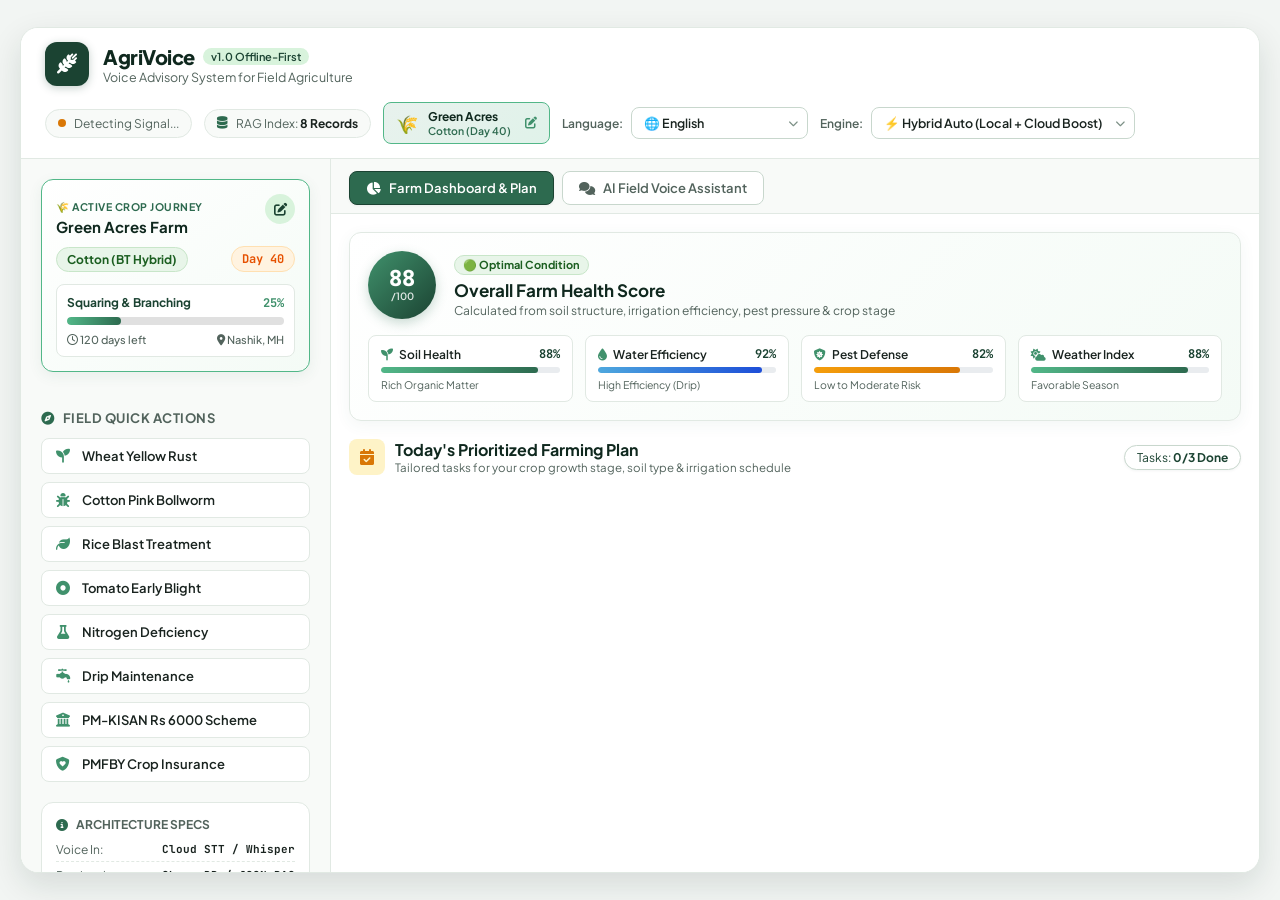
==== frontend/index.html @ a39f1d3d "Phase 2: Farm Dashboard & Today's Farming Plan with Health Score" ====
<!DOCTYPE html>
<html lang="en">
<head>
    <meta charset="UTF-8">
    <meta name="viewport" content="width=device-width, initial-scale=1.0">
    <title>AgriVoice - Farmer Field Voice Assistant</title>
    <link rel="stylesheet" href="style.css">
    <link rel="stylesheet" href="https://cdnjs.cloudflare.com/ajax/libs/font-awesome/6.5.1/css/all.min.css">
    <link rel="preconnect" href="https://fonts.googleapis.com">
    <link rel="preconnect" href="https://fonts.gstatic.com" crossorigin>
    <link href="https://fonts.googleapis.com/css2?family=Plus+Jakarta+Sans:wght@400;500;600;700;800&family=JetBrains+Mono:wght@400;500;600&family=Noto+Sans+Devanagari:wght@400;600;700&display=swap" rel="stylesheet">
</head>
<body>
    <div class="app-layout">
        <!-- Top Utility Bar -->
        <header class="top-nav">
            <div class="nav-brand">
                <div class="brand-badge">
                    <i class="fa-solid fa-wheat-awn"></i>
                </div>
                <div class="brand-title">
                    <div class="brand-row">
                        <h2>AgriVoice</h2>
                        <span class="version-tag" data-i18n="version_tag">v1.0 Offline-First</span>
                    </div>
                    <p class="brand-desc" data-i18n="brand_desc">Voice Advisory System for Field Agriculture</p>
                </div>
            </div>

            <!-- Field Diagnostics Pill Strip -->
            <div class="telemetry-bar">
                <div class="telemetry-pill" id="netStatusPill" title="Field Network Status">
                    <span class="pulse-dot checking"></span>
                    <span class="pill-label" id="netStatusLabel">Detecting Signal...</span>
                </div>

                <div class="telemetry-pill" id="ragStatusPill" title="Local Agricultural Knowledge Base">
                    <i class="fa-solid fa-database pill-icon"></i>
                    <span data-i18n="rag_index">RAG Index: <strong>8 Records</strong></span>
                </div>

                <!-- Farm Profile Quick Badge -->
                <button class="farm-profile-badge-btn" id="openProfileBtn" title="View & Edit My Farm Profile">
                    <div class="farm-badge-icon">🌾</div>
                    <div class="farm-badge-info">
                        <span class="farm-badge-name" id="navFarmName">Green Acres</span>
                        <span class="farm-badge-crop" id="navFarmCropStage">Cotton (Day 40)</span>
                    </div>
                    <i class="fa-solid fa-pen-to-square badge-edit-icon"></i>
                </button>

                <!-- Language Selector -->
                <div class="lang-selector-wrapper">
                    <label for="languageSelect" class="selector-label" data-i18n="lang_label">Language:</label>
                    <div class="custom-select-box">
                        <select id="languageSelect">
                            <option value="en" selected>🌐 English</option>
                            <option value="hi">🇮🇳 हिंदी (Hindi)</option>
                            <option value="mr">🚩 मराठी (Marathi)</option>
                            <option value="te">🌾 తెలుగు (Telugu)</option>
                            <option value="ta">🌿 தமிழ் (Tamil)</option>
                            <option value="kn">🌱 ಕನ್ನಡ (Kannada)</option>
                            <option value="pa">🚜 ਪੰਜਾਬੀ (Punjabi)</option>
                            <option value="gu">🌻 ગુજરાતી (Gujarati)</option>
                            <option value="bn">🌾 বাংলা (Bengali)</option>
                        </select>
                        <i class="fa-solid fa-chevron-down select-arrow"></i>
                    </div>
                </div>

                <!-- Engine Mode Selector -->
                <div class="mode-selector-wrapper">
                    <label for="smartModeSelect" class="selector-label" data-i18n="engine_label">Engine:</label>
                    <div class="custom-select-box">
                        <select id="smartModeSelect">
                            <option value="off" data-i18n="engine_off">🔒 Offline Default (Llama 3.2 3B)</option>
                            <option value="auto" selected data-i18n="engine_auto">⚡ Hybrid Auto (Local + Cloud Boost)</option>
                            <option value="on" data-i18n="engine_on">🌐 Cloud Priority (Gemini Flash)</option>
                        </select>
                        <i class="fa-solid fa-chevron-down select-arrow"></i>
                    </div>
                </div>
            </div>
        </header>


        <!-- Main Body Grid -->
        <div class="main-grid">
            <!-- Left Sidebar: Quick Agricultural Workflows & Farm Journey -->
            <aside class="sidebar">
                <!-- Farm Journey & Crop Stage Widget -->
                <div class="farm-journey-card" id="farmJourneyWidget">
                    <div class="journey-header">
                        <div class="journey-title-group">
                            <span class="journey-tag" data-i18n="journey_tag">🌾 Active Crop Journey</span>
                            <h4 id="sidebarFarmName">Green Acres Farm</h4>
                        </div>
                        <button class="edit-profile-icon-btn" id="sidebarEditProfileBtn" title="Edit Profile">
                            <i class="fa-solid fa-pen-to-square"></i>
                        </button>
                    </div>
                    
                    <div class="crop-meta-row">
                        <div class="crop-pill" id="sidebarCropPill">Cotton (BT Hybrid)</div>
                        <div class="days-badge" id="sidebarAgeBadge">Day 40</div>
                    </div>

                    <div class="stage-progress-box">
                        <div class="stage-labels">
                            <span class="stage-name" id="sidebarStageName">Squaring & Branching</span>
                            <span class="stage-pct" id="sidebarStagePct">25%</span>
                        </div>
                        <div class="progress-track">
                            <div class="progress-fill" id="sidebarProgressFill" style="width: 25%;"></div>
                        </div>
                        <div class="stage-footer">
                            <span id="sidebarDaysRemaining"><i class="fa-regular fa-clock"></i> 120 days left</span>
                            <span id="sidebarLocation"><i class="fa-solid fa-location-dot"></i> Nashik, MH</span>
                        </div>
                    </div>
                </div>

                <div class="sidebar-section">
                    <h3 class="section-title"><i class="fa-solid fa-compass"></i> <span data-i18n="quick_actions">Field Quick Actions</span></h3>
                    <div class="quick-chips">
                        <button class="chip-btn" data-chip="wheat_yellow_rust" data-query="How do I identify and treat Yellow Rust in wheat crops?">
                            <i class="fa-solid fa-seedling"></i>
                            <span data-i18n="chip_yellow_rust">Wheat Yellow Rust</span>
                        </button>
                        <button class="chip-btn" data-chip="cotton_pink_bollworm" data-query="How to control Pink Bollworm in cotton crops?">
                            <i class="fa-solid fa-bug"></i>
                            <span data-i18n="chip_pink_bollworm">Cotton Pink Bollworm</span>
                        </button>
                        <button class="chip-btn" data-chip="rice_blast" data-query="What are symptoms of Rice Blast disease and what is the spray dosage?">
                            <i class="fa-solid fa-leaf"></i>
                            <span data-i18n="chip_rice_blast">Rice Blast Treatment</span>
                        </button>
                        <button class="chip-btn" data-chip="tomato_early_blight" data-query="How do I treat Early Blight concentric spots on tomato plants?">
                            <i class="fa-solid fa-circle-dot"></i>
                            <span data-i18n="chip_early_blight">Tomato Early Blight</span>
                        </button>
                        <button class="chip-btn" data-chip="soil_nitrogen_deficiency" data-query="What are signs of Nitrogen deficiency in crops and how to fix with Urea?">
                            <i class="fa-solid fa-flask"></i>
                            <span data-i18n="chip_nitrogen">Nitrogen Deficiency</span>
                        </button>
                        <button class="chip-btn" data-chip="drip_irrigation_guidance" data-query="What are the benefits and maintenance steps for drip irrigation systems?">
                            <i class="fa-solid fa-faucet-drip"></i>
                            <span data-i18n="chip_drip">Drip Maintenance</span>
                        </button>
                        <button class="chip-btn" data-chip="pm_kisan_scheme" data-query="What is the PM-KISAN subsidy scheme and what documents are required?">
                            <i class="fa-solid fa-building-columns"></i>
                            <span data-i18n="chip_pmkisan">PM-KISAN Rs 6000 Scheme</span>
                        </button>
                        <button class="chip-btn" data-chip="pm_fby_crop_insurance" data-query="How does PMFBY Crop Insurance work and what is the claim deadline?">
                            <i class="fa-solid fa-shield-heart"></i>
                            <span data-i18n="chip_pmfby">PMFBY Crop Insurance</span>
                        </button>
                    </div>
                </div>

                <!-- Evaluator Architecture Info Card -->
                <div class="sidebar-card">
                    <div class="card-header-mini">
                        <i class="fa-solid fa-circle-info"></i>
                        <h4 data-i18n="arch_specs">Architecture Specs</h4>
                    </div>
                    <ul class="spec-list">
                        <li><span data-i18n="spec_voice_in">Voice In:</span> <strong>Cloud STT / Whisper</strong></li>
                        <li><span data-i18n="spec_retrieval">Retrieval:</span> <strong>ChromaDB / JSON RAG</strong></li>
                        <li><span data-i18n="spec_local_llm">Local LLM:</span> <strong>Llama 3.2 3B Q4_K_M</strong></li>
                        <li><span data-i18n="spec_cloud_llm">Cloud LLM:</span> <strong>Gemini 2.5 Flash</strong></li>
                        <li><span data-i18n="spec_voice_out">Voice Out:</span> <strong>Piper TTS / Web Speech</strong></li>
                    </ul>
                </div>
            </aside>


            <!-- Main View Container: Dashboard & AI Advisory -->
            <section class="conversation-panel">
                <!-- Tab Switcher -->
                <div class="panel-nav-tabs">
                    <button class="nav-tab-btn active" id="tabDashboardBtn" data-view="dashboardView">
                        <i class="fa-solid fa-chart-pie"></i> <span data-i18n="tab_dashboard">Farm Dashboard & Plan</span>
                    </button>
                    <button class="nav-tab-btn" id="tabChatBtn" data-view="chatView">
                        <i class="fa-solid fa-comments"></i> <span data-i18n="tab_advisory">AI Field Voice Assistant</span>
                    </button>
                </div>

                <!-- 1. Farm Dashboard View -->
                <div class="view-panel" id="dashboardView">
                    <!-- Health Score Hero Card -->
                    <div class="health-hero-card">
                        <div class="health-gauge-box">
                            <div class="health-circle-ring">
                                <span class="health-number" id="dashOverallScore">88</span>
                                <span class="health-unit">/100</span>
                            </div>
                            <div class="health-title-group">
                                <span class="health-badge-status" id="dashHealthStatus">🟢 Optimal Condition</span>
                                <h3 data-i18n="health_hero_title">Overall Farm Health Score</h3>
                                <p data-i18n="health_hero_sub">Calculated from soil structure, irrigation efficiency, pest pressure & crop stage</p>
                            </div>
                        </div>

                        <div class="health-breakdown-grid">
                            <div class="health-metric-card">
                                <div class="metric-top">
                                    <span><i class="fa-solid fa-seedling"></i> <span data-i18n="score_soil">Soil Health</span></span>
                                    <strong id="dashSoilScore">88%</strong>
                                </div>
                                <div class="metric-bar"><div class="metric-bar-fill bg-green" id="dashSoilFill" style="width: 88%;"></div></div>
                                <small id="dashSoilStatus">Rich Organic Matter</small>
                            </div>

                            <div class="health-metric-card">
                                <div class="metric-top">
                                    <span><i class="fa-solid fa-droplet"></i> <span data-i18n="score_water">Water Efficiency</span></span>
                                    <strong id="dashWaterScore">92%</strong>
                                </div>
                                <div class="metric-bar"><div class="metric-bar-fill bg-blue" id="dashWaterFill" style="width: 92%;"></div></div>
                                <small id="dashWaterStatus">High Efficiency (Drip)</small>
                            </div>

                            <div class="health-metric-card">
                                <div class="metric-top">
                                    <span><i class="fa-solid fa-shield-virus"></i> <span data-i18n="score_pest">Pest Defense</span></span>
                                    <strong id="dashPestScore">82%</strong>
                                </div>
                                <div class="metric-bar"><div class="metric-bar-fill bg-amber" id="dashPestFill" style="width: 82%;"></div></div>
                                <small id="dashPestStatus">Low to Moderate Risk</small>
                            </div>

                            <div class="health-metric-card">
                                <div class="metric-top">
                                    <span><i class="fa-solid fa-cloud-sun"></i> <span data-i18n="score_weather">Weather Index</span></span>
                                    <strong id="dashWeatherScore">88%</strong>
                                </div>
                                <div class="metric-bar"><div class="metric-bar-fill bg-green" id="dashWeatherFill" style="width: 88%;"></div></div>
                                <small id="dashWeatherStatus">Favorable Season</small>
                            </div>
                        </div>
                    </div>

                    <!-- Today's Farming Plan Section -->
                    <div class="daily-plan-section">
                        <div class="plan-header">
                            <div class="plan-title-box">
                                <div class="plan-header-icon"><i class="fa-solid fa-calendar-check"></i></div>
                                <div>
                                    <h3 data-i18n="plan_title">Today's Prioritized Farming Plan</h3>
                                    <p data-i18n="plan_sub">Tailored tasks for your crop growth stage, soil type & irrigation schedule</p>
                                </div>
                            </div>
                            <div class="plan-progress-pill">
                                <span id="tasksProgressText">Tasks: <strong>0/3 Done</strong></span>
                            </div>
                        </div>

                        <div class="tasks-list" id="todayTasksContainer">
                            <!-- Dynamic task cards inserted here -->
                        </div>
                    </div>
                </div>

                <!-- 2. Main Conversation & Audio Interface (Tab 2) -->
                <div class="view-panel hidden" id="chatView">
                    <!-- Dialogue History Stream -->
                    <div class="dialogue-stream" id="messagesContainer">
                        <!-- Default Field Advisory Welcome Banner -->
                        <div class="dialogue-card assistant-entry welcome-banner">
                            <div class="entry-header">
                                <div class="agent-avatar">
                                    <i class="fa-solid fa-tractor"></i>
                                </div>
                                <div class="agent-meta">
                                    <h3 data-i18n="welcome_title">Farmer Field Assistant Ready</h3>
                                    <span class="meta-status" data-i18n="welcome_status">100% Offline Capable • Local RAG Active</span>
                                </div>
                            </div>
                            <div class="entry-body">
                                <p data-i18n="welcome_desc">Press the <strong>Microphone button</strong> below or select a quick topic from the left panel to ask about crop diseases, pest outbreaks, fertilizer dosages, or government welfare schemes.</p>
                                <div class="feature-pills">
                                    <span class="feature-tag" data-i18n="tag_voice_in"><i class="fa-solid fa-microphone-lines"></i> Voice Command</span>
                                    <span class="feature-tag" data-i18n="tag_reasoning"><i class="fa-solid fa-brain"></i> Multi-Dialect AI</span>
                                    <span class="feature-tag" data-i18n="tag_voice_out"><i class="fa-solid fa-volume-high"></i> Spoken Audio Out</span>
                                </div>
                            </div>
                        </div>
                    </div>

                    <!-- Processing / Loading Indicator -->
                    <div class="stream-loader hidden" id="processingBar">
                        <div class="wave-spinner">
                            <span></span><span></span><span></span><span></span>
                        </div>
                        <span id="processingText" class="loader-text" data-i18n="processing_text">Analyzing query with Agricultural RAG...</span>
                    </div>

                    <!-- Bottom Input Console -->
                    <div class="input-console">
                        <div class="voice-hero-bar">
                            <button class="voice-trigger-btn" id="micButton" title="Click to Record Farmer Question">
                                <div class="mic-ripple"></div>
                                <i class="fa-solid fa-microphone mic-icon"></i>
                            </button>
                            <div class="voice-state-text">
                                <h4 id="micStatusTitle" data-i18n="mic_title">Press Microphone to Speak</h4>
                                <p id="micStatusSubtitle" data-i18n="mic_sub">Works with Cloud Voice API & Offline Engine</p>
                            </div>
                        </div>

                        <!-- Manual Text Submission Bar -->
                        <form class="text-query-bar" id="chatForm">
                            <div class="input-wrapper">
                                <i class="fa-solid fa-keyboard input-icon"></i>
                                <input type="text" id="textQueryInput" data-i18n-placeholder="input_placeholder" placeholder="Type crop question or pest symptom..." autocomplete="off">
                            </div>
                            <button type="submit" class="submit-btn" id="sendButton" title="Send Question">
                                <span data-i18n="send_btn">Ask Assistant</span>
                                <i class="fa-solid fa-arrow-right"></i>
                            </button>
                        </form>
                    </div>
                </div>
            </section>

        </div>
    </div>

    <!-- Hidden audio element for speech playback -->
    <audio id="audioPlayer" class="hidden"></audio>

    <!-- Phase 1: My Farm Profile Modal -->
    <div class="modal-backdrop hidden" id="farmProfileModal">
        <div class="modal-card">
            <div class="modal-header">
                <div class="modal-title-group">
                    <div class="modal-header-icon"><i class="fa-solid fa-tractor"></i></div>
                    <div>
                        <h3 data-i18n="modal_profile_title">My Farm Profile</h3>
                        <p data-i18n="modal_profile_sub">Personalizes all AI advice, growth stages & pest alerts</p>
                    </div>
                </div>
                <button class="close-modal-btn" id="closeProfileModalBtn"><i class="fa-solid fa-xmark"></i></button>
            </div>

            <form id="farmProfileForm" class="modal-form">
                <div class="form-row">
                    <div class="form-group">
                        <label for="inputFarmName" data-i18n="lbl_farm_name">Farm / Field Name</label>
                        <input type="text" id="inputFarmName" required placeholder="e.g. Green Acres Farm">
                    </div>
                    <div class="form-group">
                        <label for="inputFarmerName" data-i18n="lbl_farmer_name">Farmer Name</label>
                        <input type="text" id="inputFarmerName" required placeholder="e.g. Ramesh Patil">
                    </div>
                </div>

                <div class="form-row">
                    <div class="form-group">
                        <label for="inputLocation" data-i18n="lbl_location">Location (District, State)</label>
                        <input type="text" id="inputLocation" required placeholder="e.g. Nashik, Maharashtra">
                    </div>
                    <div class="form-group">
                        <label for="inputFarmSize" data-i18n="lbl_farm_size">Farm Size (Acres)</label>
                        <input type="number" id="inputFarmSize" step="0.1" min="0.1" required placeholder="e.g. 3.0">
                    </div>
                </div>

                <div class="form-row">
                    <div class="form-group">
                        <label for="inputSoilType" data-i18n="lbl_soil_type">Soil Type</label>
                        <select id="inputSoilType">
                            <option value="Black Soil / Regur">Black Soil / Regur (काली मिट्टी)</option>
                            <option value="Red Soil">Red Soil (लाल मिट्टी)</option>
                            <option value="Alluvial Soil">Alluvial Soil (जलोढ़ मिट्टी)</option>
                            <option value="Clay Soil">Clay Soil (चिकनी मिट्टी)</option>
                            <option value="Sandy Loam">Sandy Loam (बलुई दोमट)</option>
                        </select>
                    </div>
                    <div class="form-group">
                        <label for="inputIrrigation" data-i18n="lbl_irrigation">Irrigation Method</label>
                        <select id="inputIrrigation">
                            <option value="Drip Irrigation">Drip Irrigation (ड्रिप / टपक)</option>
                            <option value="Sprinkler">Sprinkler (फव्वारा)</option>
                            <option value="Flood / Furrow">Flood / Furrow (खुला पानी)</option>
                            <option value="Rainfed / Dryland">Rainfed / Dryland (वर्षा आधारित)</option>
                        </select>
                    </div>
                </div>

                <div class="form-row">
                    <div class="form-group">
                        <label for="inputCrop" data-i18n="lbl_crop">Current Crop</label>
                        <select id="inputCrop">
                            <option value="Cotton">Cotton (कपास)</option>
                            <option value="Wheat">Wheat (गेहूं)</option>
                            <option value="Rice / Paddy">Rice / Paddy (धान / चावल)</option>
                            <option value="Tomato">Tomato (टमाटर)</option>
                            <option value="Sugarcane">Sugarcane (गन्ना)</option>
                            <option value="Soybean">Soybean (सोयाबीन)</option>
                            <option value="Maize">Maize (मक्का)</option>
                            <option value="Onion">Onion (प्याज)</option>
                            <option value="General / Other Crop">General / Other Crop (अन्य)</option>
                        </select>
                    </div>
                    <div class="form-group">
                        <label for="inputVariety" data-i18n="lbl_variety">Variety / Seed Brand</label>
                        <input type="text" id="inputVariety" placeholder="e.g. BT Cotton / RCH-659">
                    </div>
                </div>

                <div class="form-row">
                    <div class="form-group">
                        <label for="inputSowingDate" data-i18n="lbl_sowing_date">Sowing / Planting Date</label>
                        <input type="date" id="inputSowingDate" required>
                    </div>
                    <div class="form-group">
                        <label for="inputExpectedHarvest" data-i18n="lbl_harvest_date">Expected Harvest Date (Optional)</label>
                        <input type="date" id="inputExpectedHarvest">
                    </div>
                </div>

                <div class="modal-actions">
                    <button type="button" class="btn-cancel" id="cancelProfileBtn" data-i18n="btn_cancel">Cancel</button>
                    <button type="submit" class="btn-save" id="saveProfileBtn"><i class="fa-solid fa-check"></i> <span data-i18n="btn_save_profile">Save Farm Profile</span></button>
                </div>
            </form>
        </div>
    </div>

    <script src="app.js"></script>
</body>
</html>
---- frontend/style.css ----
:root {
    --bg-page: #f2f5f3;
    --bg-surface: #ffffff;
    --bg-surface-alt: #f8faf8;
    --bg-sidebar: #ffffff;
    
    --primary-900: #0f281e;
    --primary-800: #1b4332;
    --primary-700: #2d6a4f;
    --primary-600: #40916c;
    --primary-500: #52b788;
    --primary-100: #d8f3dc;
    --primary-50:  #eefbf2;

    --earth-accent: #d97706;
    --earth-light:  #fef3c7;

    --text-main: #19231f;
    --text-muted: #52635c;
    --text-light: #7c9086;

    --border-light: #e1e9e3;
    --border-medium: #c8d7cd;

    --badge-local-bg: #eafaf1;
    --badge-local-border: #a9dfbf;
    --badge-local-text: #196f3d;

    --badge-cloud-bg: #ebf5fb;
    --badge-cloud-border: #aed6f1;
    --badge-cloud-text: #1b4f72;

    --status-online: #2e7d32;
    --status-offline: #c62828;

    --font-sans: 'Plus Jakarta Sans', -apple-system, BlinkMacSystemFont, 'Segoe UI', Roboto, sans-serif;
    --font-mono: 'JetBrains Mono', monospace;

    --shadow-sm: 0 1px 3px rgba(15, 40, 30, 0.05);
    --shadow-md: 0 4px 12px rgba(15, 40, 30, 0.08);
    --shadow-lg: 0 12px 32px rgba(15, 40, 30, 0.12);
    --radius-sm: 8px;
    --radius-md: 12px;
    --radius-lg: 18px;
}

* {
    box-sizing: border-box;
    margin: 0;
    padding: 0;
    font-family: var(--font-sans);
}

body {
    background-color: var(--bg-page);
    color: var(--text-main);
    display: flex;
    justify-content: center;
    align-items: center;
    min-height: 100vh;
    padding: 16px;
    -webkit-font-smoothing: antialiased;
}

.app-layout {
    width: 100%;
    max-width: 1240px;
    height: 94vh;
    background: var(--bg-surface);
    border: 1px solid var(--border-light);
    border-radius: var(--radius-lg);
    box-shadow: var(--shadow-lg);
    display: flex;
    flex-direction: column;
    overflow: hidden;
}

/* ==========================================================================
   Top Utility Bar
   ========================================================================== */
.top-nav {
    background: var(--bg-surface);
    border-bottom: 1px solid var(--border-light);
    padding: 14px 24px;
    display: flex;
    justify-content: space-between;
    align-items: center;
    gap: 16px;
    flex-wrap: wrap;
}

.nav-brand {
    display: flex;
    align-items: center;
    gap: 14px;
}

.brand-badge {
    width: 44px;
    height: 44px;
    background: var(--primary-800);
    color: #ffffff;
    border-radius: var(--radius-md);
    display: flex;
    align-items: center;
    justify-content: center;
    font-size: 20px;
    box-shadow: 0 2px 8px rgba(27, 67, 50, 0.25);
}

.brand-title .brand-row {
    display: flex;
    align-items: center;
    gap: 8px;
}

.brand-title h2 {
    font-size: 20px;
    font-weight: 800;
    color: var(--primary-900);
    letter-spacing: -0.5px;
}

.version-tag {
    font-size: 11px;
    font-weight: 600;
    background: var(--primary-100);
    color: var(--primary-800);
    padding: 2px 8px;
    border-radius: 12px;
}

.brand-desc {
    font-size: 12.5px;
    color: var(--text-muted);
}

.telemetry-bar {
    display: flex;
    align-items: center;
    gap: 12px;
    flex-wrap: wrap;
}

.telemetry-pill {
    background: var(--bg-surface-alt);
    border: 1px solid var(--border-light);
    padding: 6px 12px;
    border-radius: 20px;
    font-size: 12px;
    color: var(--text-muted);
    display: flex;
    align-items: center;
    gap: 8px;
}

.telemetry-pill strong {
    color: var(--text-main);
}

.pill-icon {
    color: var(--primary-700);
}

.pulse-dot {
    width: 8px;
    height: 8px;
    border-radius: 50%;
    display: inline-block;
}
.pulse-dot.online {
    background-color: var(--status-online);
    box-shadow: 0 0 0 3px rgba(46, 125, 50, 0.2);
}
.pulse-dot.offline {
    background-color: var(--status-offline);
    box-shadow: 0 0 0 3px rgba(198, 40, 40, 0.2);
}
.pulse-dot.checking {
    background-color: var(--earth-accent);
}

.mode-selector-wrapper,
.lang-selector-wrapper {
    display: flex;
    align-items: center;
    gap: 8px;
}


.selector-label {
    font-size: 12px;
    font-weight: 600;
    color: var(--text-muted);
}

.custom-select-box {
    position: relative;
    display: inline-block;
}

.custom-select-box select {
    appearance: none;
    background: var(--bg-surface);
    border: 1px solid var(--border-medium);
    color: var(--text-main);
    font-size: 12.5px;
    font-weight: 600;
    padding: 7px 32px 7px 12px;
    border-radius: var(--radius-sm);
    cursor: pointer;
    outline: none;
    transition: all 0.2s;
}

.custom-select-box select:focus {
    border-color: var(--primary-700);
    box-shadow: 0 0 0 3px rgba(45, 106, 79, 0.15);
}

.select-arrow {
    position: absolute;
    right: 10px;
    top: 50%;
    transform: translateY(-50%);
    font-size: 10px;
    color: var(--text-light);
    pointer-events: none;
}

/* ==========================================================================
   Main Grid Layout
   ========================================================================== */
.main-grid {
    flex: 1;
    display: grid;
    grid-template-columns: 310px 1fr;
    overflow: hidden;
}

/* Left Sidebar */
.sidebar {
    background: var(--bg-surface-alt);
    border-right: 1px solid var(--border-light);
    padding: 20px;
    display: flex;
    flex-direction: column;
    gap: 20px;
    overflow-y: auto;
}

.section-title {
    font-size: 13px;
    font-weight: 700;
    text-transform: uppercase;
    letter-spacing: 0.5px;
    color: var(--text-muted);
    margin-bottom: 12px;
    display: flex;
    align-items: center;
    gap: 8px;
}

.section-title i {
    color: var(--primary-700);
}

.quick-chips {
    display: flex;
    flex-direction: column;
    gap: 8px;
}

.chip-btn {
    background: var(--bg-surface);
    border: 1px solid var(--border-light);
    border-radius: var(--radius-sm);
    padding: 9px 12px;
    display: flex;
    align-items: center;
    gap: 10px;
    font-size: 13px;
    font-weight: 600;
    color: var(--text-main);
    cursor: pointer;
    text-align: left;
    transition: all 0.15s ease;
}

.chip-btn i {
    color: var(--primary-600);
    font-size: 14px;
    width: 18px;
    text-align: center;
}

.chip-btn:hover {
    background: var(--primary-50);
    border-color: var(--primary-500);
    transform: translateX(3px);
}

.sidebar-card {
    background: #ffffff;
    border: 1px solid var(--border-light);
    border-radius: var(--radius-md);
    padding: 14px;
    margin-top: auto;
}

.card-header-mini {
    display: flex;
    align-items: center;
    gap: 8px;
    margin-bottom: 10px;
}

.card-header-mini h4 {
    font-size: 12px;
    font-weight: 700;
    text-transform: uppercase;
    color: var(--text-muted);
}

.card-header-mini i {
    color: var(--primary-700);
    font-size: 12px;
}

.spec-list {
    list-style: none;
    display: flex;
    flex-direction: column;
    gap: 6px;
    font-size: 12px;
    color: var(--text-muted);
}

.spec-list li {
    display: flex;
    justify-content: space-between;
    border-bottom: 1px dashed var(--border-light);
    padding-bottom: 4px;
}

.spec-list strong {
    color: var(--text-main);
    font-family: var(--font-mono);
    font-size: 11px;
}

/* Conversation Panel */
.conversation-panel {
    display: flex;
    flex-direction: column;
    background: #ffffff;
    overflow: hidden;
}

.dialogue-stream {
    flex: 1;
    overflow-y: auto;
    padding: 24px;
    display: flex;
    flex-direction: column;
    gap: 20px;
    background: #fbfdfb;
}

/* Dialogue Cards */
.dialogue-card {
    max-width: 90%;
    padding: 18px 22px;
    border-radius: var(--radius-md);
    line-height: 1.6;
    font-size: 14.5px;
    position: relative;
}

.dialogue-card.user-entry {
    align-self: flex-end;
    background: var(--primary-800);
    color: #ffffff;
    border-bottom-right-radius: 4px;
    box-shadow: var(--shadow-sm);
}

.dialogue-card.user-entry strong {
    color: var(--primary-100);
    font-size: 12px;
    text-transform: uppercase;
    display: block;
    margin-bottom: 4px;
    letter-spacing: 0.5px;
}

.dialogue-card.assistant-entry {
    align-self: flex-start;
    background: #ffffff;
    border: 1px solid var(--border-light);
    border-bottom-left-radius: 4px;
    box-shadow: var(--shadow-sm);
    width: 100%;
}

.welcome-banner {
    background: var(--primary-50) !important;
    border: 1px solid var(--primary-100) !important;
}

.entry-header {
    display: flex;
    align-items: center;
    gap: 12px;
    margin-bottom: 12px;
}

.agent-avatar {
    width: 40px;
    height: 40px;
    background: var(--primary-700);
    color: #ffffff;
    border-radius: var(--radius-sm);
    display: flex;
    align-items: center;
    justify-content: center;
    font-size: 18px;
}

.agent-meta h3 {
    font-size: 16px;
    font-weight: 700;
    color: var(--primary-900);
}

.agent-meta .meta-status {
    font-size: 12px;
    color: var(--text-muted);
}

.entry-body p {
    color: var(--text-main);
    margin-bottom: 12px;
}

.feature-pills {
    display: flex;
    gap: 8px;
    flex-wrap: wrap;
}

.feature-tag {
    background: #ffffff;
    border: 1px solid var(--border-medium);
    padding: 4px 10px;
    border-radius: 20px;
    font-size: 12px;
    font-weight: 600;
    color: var(--primary-800);
    display: flex;
    align-items: center;
    gap: 6px;
}

/* Brain Source Badge */
.brain-header-bar {
    display: flex;
    justify-content: space-between;
    align-items: center;
    margin-bottom: 14px;
    padding-bottom: 10px;
    border-bottom: 1px solid var(--border-light);
    flex-wrap: wrap;
    gap: 8px;
}

.brain-badge {
    display: inline-flex;
    align-items: center;
    gap: 8px;
    padding: 5px 12px;
    border-radius: 20px;
    font-size: 12px;
    font-weight: 700;
    letter-spacing: 0.3px;
}

.brain-badge.local {
    background: var(--badge-local-bg);
    border: 1px solid var(--badge-local-border);
    color: var(--badge-local-text);
}

.brain-badge.cloud {
    background: var(--badge-cloud-bg);
    border: 1px solid var(--badge-cloud-border);
    color: var(--badge-cloud-text);
}

.play-voice-btn {
    background: var(--primary-50);
    border: 1px solid var(--primary-500);
    color: var(--primary-800);
    padding: 4px 10px;
    border-radius: var(--radius-sm);
    font-size: 12px;
    font-weight: 600;
    cursor: pointer;
    display: flex;
    align-items: center;
    gap: 6px;
    transition: all 0.2s;
}

.play-voice-btn:hover {
    background: var(--primary-100);
}

.answer-body {
    white-space: pre-line;
    color: var(--text-main);
    font-size: 14.5px;
    line-height: 1.6;
}

.rag-accordion {
    margin-top: 14px;
    background: var(--bg-surface-alt);
    border: 1px solid var(--border-light);
    border-radius: var(--radius-sm);
    overflow: hidden;
}

.rag-accordion summary {
    padding: 9px 14px;
    font-size: 12.5px;
    font-weight: 600;
    color: var(--text-muted);
    cursor: pointer;
    user-select: none;
    display: flex;
    align-items: center;
    gap: 8px;
}

.rag-accordion summary:hover {
    color: var(--primary-800);
    background: #eef5f0;
}

.rag-content-block {
    padding: 12px 14px;
    border-top: 1px dashed var(--border-light);
    background: #ffffff;
    font-family: var(--font-mono);
    font-size: 11.5px;
    color: var(--text-muted);
    white-space: pre-wrap;
    line-height: 1.5;
}

/* Loader */
.stream-loader {
    display: flex;
    align-items: center;
    justify-content: center;
    gap: 12px;
    padding: 12px 24px;
    background: var(--primary-50);
    border-top: 1px solid var(--primary-100);
}

.wave-spinner {
    display: flex;
    align-items: center;
    gap: 4px;
}

.wave-spinner span {
    width: 4px;
    height: 16px;
    background: var(--primary-700);
    border-radius: 2px;
    animation: wave 1s ease-in-out infinite;
}

.wave-spinner span:nth-child(2) { animation-delay: 0.15s; }
.wave-spinner span:nth-child(3) { animation-delay: 0.3s; }
.wave-spinner span:nth-child(4) { animation-delay: 0.45s; }

@keyframes wave {
    0%, 100% { transform: scaleY(0.4); }
    50% { transform: scaleY(1.2); }
}

.loader-text {
    font-size: 13px;
    font-weight: 600;
    color: var(--primary-800);
}

/* ==========================================================================
   Input Console
   ========================================================================== */
.input-console {
    background: var(--bg-surface);
    border-top: 1px solid var(--border-light);
    padding: 18px 24px;
    display: flex;
    flex-direction: column;
    gap: 14px;
}

.voice-hero-bar {
    display: flex;
    align-items: center;
    gap: 16px;
}

.voice-trigger-btn {
    position: relative;
    width: 60px;
    height: 60px;
    border-radius: 50%;
    border: none;
    background: var(--primary-800);
    color: #ffffff;
    font-size: 22px;
    cursor: pointer;
    display: flex;
    align-items: center;
    justify-content: center;
    box-shadow: 0 4px 14px rgba(27, 67, 50, 0.35);
    transition: all 0.2s cubic-bezier(0.4, 0, 0.2, 1);
    flex-shrink: 0;
}

.voice-trigger-btn:hover {
    background: var(--primary-900);
    transform: scale(1.04);
}

.voice-trigger-btn.recording {
    background: var(--status-offline);
    box-shadow: 0 0 0 10px rgba(198, 40, 40, 0.25);
    animation: livePulse 1.4s infinite;
}

@keyframes livePulse {
    0% { transform: scale(1); box-shadow: 0 0 0 0 rgba(198, 40, 40, 0.4); }
    70% { transform: scale(1.05); box-shadow: 0 0 0 18px rgba(198, 40, 40, 0); }
    100% { transform: scale(1); box-shadow: 0 0 0 0 rgba(198, 40, 40, 0); }
}

.voice-state-text h4 {
    font-size: 15px;
    font-weight: 700;
    color: var(--primary-900);
}

.voice-state-text p {
    font-size: 12px;
    color: var(--text-muted);
}

.text-query-bar {
    display: flex;
    gap: 10px;
}

.input-wrapper {
    position: relative;
    flex: 1;
}

.input-wrapper input {
    width: 100%;
    padding: 12px 16px 12px 40px;
    border: 1px solid var(--border-medium);
    border-radius: var(--radius-sm);
    font-size: 14px;
    color: var(--text-main);
    background: var(--bg-surface);
    outline: none;
    transition: all 0.2s;
}

.input-wrapper input:focus {
    border-color: var(--primary-700);
    box-shadow: 0 0 0 3px rgba(45, 106, 79, 0.15);
}

.input-icon {
    position: absolute;
    left: 14px;
    top: 50%;
    transform: translateY(-50%);
    color: var(--text-light);
    font-size: 14px;
}

.submit-btn {
    background: var(--primary-700);
    color: #ffffff;
    border: none;
    border-radius: var(--radius-sm);
    padding: 0 18px;
    font-size: 13.5px;
    font-weight: 600;
    cursor: pointer;
    display: flex;
    align-items: center;
    gap: 8px;
    transition: background 0.2s;
}

.submit-btn:hover {
    background: var(--primary-800);
}

.hidden {
    display: none !important;
}

/* ==========================================================================
   Phase 1: My Farm Profile & Crop Journey Styles
   ========================================================================== */

.farm-profile-badge-btn {
    display: flex;
    align-items: center;
    gap: 10px;
    background: linear-gradient(135deg, rgba(64, 145, 108, 0.12), rgba(82, 183, 136, 0.18));
    border: 1px solid var(--primary-500);
    border-radius: var(--radius-sm);
    padding: 6px 12px;
    cursor: pointer;
    transition: all 0.2s ease;
    text-align: left;
}

.farm-profile-badge-btn:hover {
    background: linear-gradient(135deg, rgba(64, 145, 108, 0.2), rgba(82, 183, 136, 0.3));
    transform: translateY(-1px);
    box-shadow: var(--shadow-sm);
}

.farm-badge-icon {
    font-size: 18px;
}

.farm-badge-info {
    display: flex;
    flex-direction: column;
}

.farm-badge-name {
    font-size: 12px;
    font-weight: 700;
    color: var(--primary-900);
    white-space: nowrap;
}

.farm-badge-crop {
    font-size: 10.5px;
    font-weight: 600;
    color: var(--primary-700);
    white-space: nowrap;
}

.badge-edit-icon {
    font-size: 12px;
    color: var(--primary-600);
    margin-left: 4px;
}

/* Sidebar Farm Journey Card */
.farm-journey-card {
    background: linear-gradient(145deg, #ffffff, #f4fbf6);
    border: 1.5px solid var(--primary-500);
    border-radius: var(--radius-md);
    padding: 14px;
    margin-bottom: 18px;
    box-shadow: 0 4px 14px rgba(45, 106, 79, 0.08);
}

.journey-header {
    display: flex;
    justify-content: space-between;
    align-items: flex-start;
    margin-bottom: 10px;
}

.journey-tag {
    font-size: 10.5px;
    font-weight: 700;
    text-transform: uppercase;
    letter-spacing: 0.5px;
    color: var(--primary-700);
}

.journey-header h4 {
    font-size: 15px;
    font-weight: 700;
    color: var(--primary-900);
    margin-top: 2px;
}

.edit-profile-icon-btn {
    background: var(--primary-100);
    color: var(--primary-800);
    border: none;
    width: 30px;
    height: 30px;
    border-radius: 50%;
    display: flex;
    align-items: center;
    justify-content: center;
    cursor: pointer;
    font-size: 13px;
    transition: all 0.2s ease;
}

.edit-profile-icon-btn:hover {
    background: var(--primary-700);
    color: #ffffff;
}

.crop-meta-row {
    display: flex;
    align-items: center;
    justify-content: space-between;
    gap: 8px;
    margin-bottom: 12px;
}

.crop-pill {
    background: #e8f5e9;
    color: #1b5e20;
    border: 1px solid #c8e6c9;
    padding: 4px 10px;
    border-radius: 20px;
    font-size: 12px;
    font-weight: 700;
    display: inline-flex;
    align-items: center;
    gap: 5px;
}

.days-badge {
    background: #fff3e0;
    color: #e65100;
    border: 1px solid #ffe0b2;
    padding: 4px 10px;
    border-radius: 20px;
    font-size: 12px;
    font-weight: 700;
    font-family: var(--font-mono);
}

.stage-progress-box {
    background: #ffffff;
    border: 1px solid var(--border-light);
    border-radius: var(--radius-sm);
    padding: 10px;
}

.stage-labels {
    display: flex;
    justify-content: space-between;
    font-size: 12px;
    font-weight: 700;
    margin-bottom: 6px;
}

.stage-name {
    color: var(--primary-800);
}

.stage-pct {
    color: var(--primary-600);
    font-family: var(--font-mono);
}

.progress-track {
    width: 100%;
    height: 8px;
    background: #e0e0e0;
    border-radius: 10px;
    overflow: hidden;
    margin-bottom: 8px;
}

.progress-fill {
    height: 100%;
    background: linear-gradient(90deg, var(--primary-500), var(--primary-700));
    border-radius: 10px;
    transition: width 0.4s ease;
}

.stage-footer {
    display: flex;
    justify-content: space-between;
    font-size: 11px;
    color: var(--text-muted);
    font-weight: 500;
}

/* Modal Overlay & Card */
.modal-backdrop {
    position: fixed;
    top: 0;
    left: 0;
    width: 100%;
    height: 100%;
    background: rgba(15, 40, 30, 0.6);
    backdrop-filter: blur(4px);
    display: flex;
    align-items: center;
    justify-content: center;
    z-index: 1000;
    padding: 16px;
}

.modal-card {
    background: #ffffff;
    border-radius: var(--radius-lg);
    width: 100%;
    max-width: 580px;
    max-height: 90vh;
    overflow-y: auto;
    box-shadow: var(--shadow-lg);
    border: 1px solid var(--border-light);
    animation: modalPop 0.2s cubic-bezier(0.16, 1, 0.3, 1);
}

@keyframes modalPop {
    from {
        opacity: 0;
        transform: scale(0.95) translateY(10px);
    }
    to {
        opacity: 1;
        transform: scale(1) translateY(0);
    }
}

.modal-header {
    display: flex;
    align-items: center;
    justify-content: space-between;
    padding: 18px 22px;
    border-bottom: 1px solid var(--border-light);
    background: var(--bg-surface-alt);
}

.modal-title-group {
    display: flex;
    align-items: center;
    gap: 12px;
}

.modal-header-icon {
    width: 40px;
    height: 40px;
    background: var(--primary-100);
    color: var(--primary-800);
    border-radius: 10px;
    display: flex;
    align-items: center;
    justify-content: center;
    font-size: 18px;
}

.modal-title-group h3 {
    font-size: 17px;
    font-weight: 700;
    color: var(--primary-900);
}

.modal-title-group p {
    font-size: 11.5px;
    color: var(--text-muted);
}

.close-modal-btn {
    background: transparent;
    border: none;
    font-size: 18px;
    color: var(--text-light);
    cursor: pointer;
    width: 32px;
    height: 32px;
    border-radius: 6px;
    display: flex;
    align-items: center;
    justify-content: center;
    transition: all 0.15s;
}

.close-modal-btn:hover {
    background: #e0e0e0;
    color: #000;
}

.modal-form {
    padding: 20px 22px;
    display: flex;
    flex-direction: column;
    gap: 14px;
}

.form-row {
    display: grid;
    grid-template-columns: 1fr 1fr;
    gap: 14px;
}

.form-group {
    display: flex;
    flex-direction: column;
    gap: 5px;
}

.form-group label {
    font-size: 12px;
    font-weight: 600;
    color: var(--text-main);
}

.form-group input,
.form-group select {
    padding: 9px 12px;
    border: 1px solid var(--border-medium);
    border-radius: var(--radius-sm);
    font-size: 13.5px;
    color: var(--text-main);
    background: #ffffff;
    transition: border-color 0.2s, box-shadow 0.2s;
}

.form-group input:focus,
.form-group select:focus {
    outline: none;
    border-color: var(--primary-600);
    box-shadow: 0 0 0 3px rgba(64, 145, 108, 0.15);
}

.modal-actions {
    display: flex;
    justify-content: flex-end;
    gap: 12px;
    margin-top: 10px;
    padding-top: 14px;
    border-top: 1px solid var(--border-light);
}

.btn-cancel {
    background: #f1f5f2;
    border: 1px solid var(--border-medium);
    color: var(--text-muted);
    padding: 9px 18px;
    border-radius: var(--radius-sm);
    font-size: 13.5px;
    font-weight: 600;
    cursor: pointer;
    transition: all 0.15s;
}

.btn-cancel:hover {
    background: #e5ebe7;
    color: var(--text-main);
}

.btn-save {
    background: var(--primary-700);
    border: none;
    color: #ffffff;
    padding: 9px 20px;
    border-radius: var(--radius-sm);
    font-size: 13.5px;
    font-weight: 600;
    cursor: pointer;
    display: inline-flex;
    align-items: center;
    gap: 8px;
    transition: background 0.2s;
}

/* ==========================================================================
   Phase 2: Farm Dashboard & Today's Plan Styles
   ========================================================================== */

.panel-nav-tabs {
    display: flex;
    gap: 8px;
    padding: 12px 18px 8px 18px;
    background: var(--bg-surface-alt);
    border-bottom: 1px solid var(--border-light);
}

.nav-tab-btn {
    background: #ffffff;
    border: 1px solid var(--border-medium);
    border-radius: var(--radius-sm);
    padding: 8px 16px;
    font-size: 13px;
    font-weight: 600;
    color: var(--text-muted);
    cursor: pointer;
    display: flex;
    align-items: center;
    gap: 8px;
    transition: all 0.2s ease;
}

.nav-tab-btn:hover {
    background: var(--primary-50);
    color: var(--primary-800);
}

.nav-tab-btn.active {
    background: var(--primary-700);
    color: #ffffff;
    border-color: var(--primary-800);
    box-shadow: var(--shadow-sm);
}

.view-panel {
    display: flex;
    flex-direction: column;
    flex: 1;
    overflow-y: auto;
}

/* Health Score Hero Card */
.health-hero-card {
    background: linear-gradient(135deg, #ffffff 0%, #f4fbf6 100%);
    border: 1px solid var(--border-light);
    border-radius: var(--radius-md);
    margin: 18px 18px 12px 18px;
    padding: 18px;
    box-shadow: 0 4px 16px rgba(45, 106, 79, 0.06);
}

.health-gauge-box {
    display: flex;
    align-items: center;
    gap: 18px;
    margin-bottom: 16px;
}

.health-circle-ring {
    width: 68px;
    height: 68px;
    border-radius: 50%;
    background: linear-gradient(135deg, var(--primary-600), var(--primary-800));
    color: #ffffff;
    display: flex;
    flex-direction: column;
    align-items: center;
    justify-content: center;
    box-shadow: 0 4px 12px rgba(45, 106, 79, 0.25);
    flex-shrink: 0;
}

.health-number {
    font-size: 22px;
    font-weight: 800;
    line-height: 1;
    font-family: var(--font-mono);
}

.health-unit {
    font-size: 10px;
    opacity: 0.85;
    font-weight: 600;
}

.health-title-group h3 {
    font-size: 17px;
    font-weight: 700;
    color: var(--primary-900);
}

.health-title-group p {
    font-size: 12px;
    color: var(--text-muted);
    margin-top: 2px;
}

.health-badge-status {
    display: inline-block;
    background: #e8f5e9;
    color: #1b5e20;
    border: 1px solid #c8e6c9;
    font-size: 11px;
    font-weight: 700;
    padding: 2px 8px;
    border-radius: 12px;
    margin-bottom: 4px;
}

.health-breakdown-grid {
    display: grid;
    grid-template-columns: repeat(4, 1fr);
    gap: 12px;
}

.health-metric-card {
    background: #ffffff;
    border: 1px solid var(--border-light);
    border-radius: var(--radius-sm);
    padding: 10px 12px;
    display: flex;
    flex-direction: column;
    gap: 5px;
}

.metric-top {
    display: flex;
    justify-content: space-between;
    align-items: center;
    font-size: 12px;
    font-weight: 600;
    color: var(--text-main);
}

.metric-top i {
    color: var(--primary-600);
    margin-right: 4px;
}

.metric-top strong {
    font-family: var(--font-mono);
    color: var(--primary-800);
}

.metric-bar {
    width: 100%;
    height: 6px;
    background: #e9ecef;
    border-radius: 6px;
    overflow: hidden;
}

.metric-bar-fill {
    height: 100%;
    border-radius: 6px;
    transition: width 0.4s ease;
}

.bg-green { background: linear-gradient(90deg, #52b788, #2d6a4f); }
.bg-blue { background: linear-gradient(90deg, #4ea8de, #1d4ed8); }
.bg-amber { background: linear-gradient(90deg, #f59e0b, #d97706); }

.health-metric-card small {
    font-size: 10.5px;
    color: var(--text-muted);
}

/* Today's Farming Plan */
.daily-plan-section {
    padding: 6px 18px 18px 18px;
    display: flex;
    flex-direction: column;
    gap: 12px;
}

.plan-header {
    display: flex;
    justify-content: space-between;
    align-items: center;
}

.plan-title-box {
    display: flex;
    align-items: center;
    gap: 10px;
}

.plan-header-icon {
    width: 36px;
    height: 36px;
    background: var(--earth-light);
    color: var(--earth-accent);
    border-radius: 8px;
    display: flex;
    align-items: center;
    justify-content: center;
    font-size: 16px;
}

.plan-title-box h3 {
    font-size: 16px;
    font-weight: 700;
    color: var(--primary-900);
}

.plan-title-box p {
    font-size: 11.5px;
    color: var(--text-muted);
}

.plan-progress-pill {
    background: #ffffff;
    border: 1px solid var(--border-medium);
    border-radius: 20px;
    padding: 4px 12px;
    font-size: 12px;
    color: var(--primary-800);
    box-shadow: var(--shadow-sm);
}

.tasks-list {
    display: flex;
    flex-direction: column;
    gap: 10px;
}

.task-card {
    background: #ffffff;
    border: 1.5px solid var(--border-light);
    border-left: 4px solid var(--primary-600);
    border-radius: var(--radius-sm);
    padding: 14px;
    display: flex;
    gap: 14px;
    align-items: flex-start;
    box-shadow: 0 2px 6px rgba(15, 40, 30, 0.04);
    transition: all 0.2s ease;
}

.task-card:hover {
    border-color: var(--primary-500);
    box-shadow: var(--shadow-sm);
}

.task-card.priority-urgent {
    border-left-color: #dc2626;
    background: #fffafa;
}

.task-card.priority-high {
    border-left-color: #d97706;
}

.task-card.completed {
    opacity: 0.65;
    background: #f8faf9;
    border-left-color: #9ca3af;
}

.task-card.completed .task-title {
    text-decoration: line-through;
    color: var(--text-muted);
}

.task-checkbox-wrapper {
    margin-top: 2px;
}

.task-checkbox {
    width: 20px;
    height: 20px;
    accent-color: var(--primary-700);
    cursor: pointer;
}

.task-content {
    display: flex;
    flex-direction: column;
    gap: 6px;
    flex: 1;
}

.task-top-meta {
    display: flex;
    align-items: center;
    gap: 8px;
    flex-wrap: wrap;
}

.task-category-pill {
    background: var(--primary-100);
    color: var(--primary-800);
    font-size: 11px;
    font-weight: 700;
    padding: 2px 8px;
    border-radius: 6px;
    display: inline-flex;
    align-items: center;
    gap: 4px;
}

.task-priority-badge {
    font-size: 10px;
    font-weight: 800;
    text-transform: uppercase;
    padding: 2px 6px;
    border-radius: 4px;
    letter-spacing: 0.4px;
}

.priority-urgent .task-priority-badge {
    background: #fee2e2;
    color: #991b1b;
}

.priority-high .task-priority-badge {
    background: #fef3c7;
    color: #92400e;
}

.priority-normal .task-priority-badge {
    background: #e0f2fe;
    color: #075985;
}

.task-title {
    font-size: 14.5px;
    font-weight: 700;
    color: var(--primary-900);
}

.task-action {
    font-size: 13px;
    color: var(--text-main);
    line-height: 1.4;
}

.task-why {
    font-size: 12px;
    color: var(--text-muted);
    background: var(--bg-surface-alt);
    padding: 6px 10px;
    border-radius: 6px;
    border-left: 2px solid var(--primary-500);
}

.task-dosage-badge {
    display: inline-flex;
    align-items: center;
    gap: 5px;
    font-size: 11.5px;
    font-weight: 600;
    color: #065f46;
    background: #d1fae5;
    padding: 3px 8px;
    border-radius: 6px;
    width: fit-content;
}

/* Responsive */
@media (max-width: 900px) {
    .app-layout {
        height: auto;
        min-height: 96vh;
    }
    .main-grid {
        grid-template-columns: 1fr;
    }
    .sidebar {
        border-right: none;
        border-bottom: 1px solid var(--border-light);
    }
    .form-row {
        grid-template-columns: 1fr;
    }
    .health-breakdown-grid {
        grid-template-columns: 1fr 1fr;
    }
}
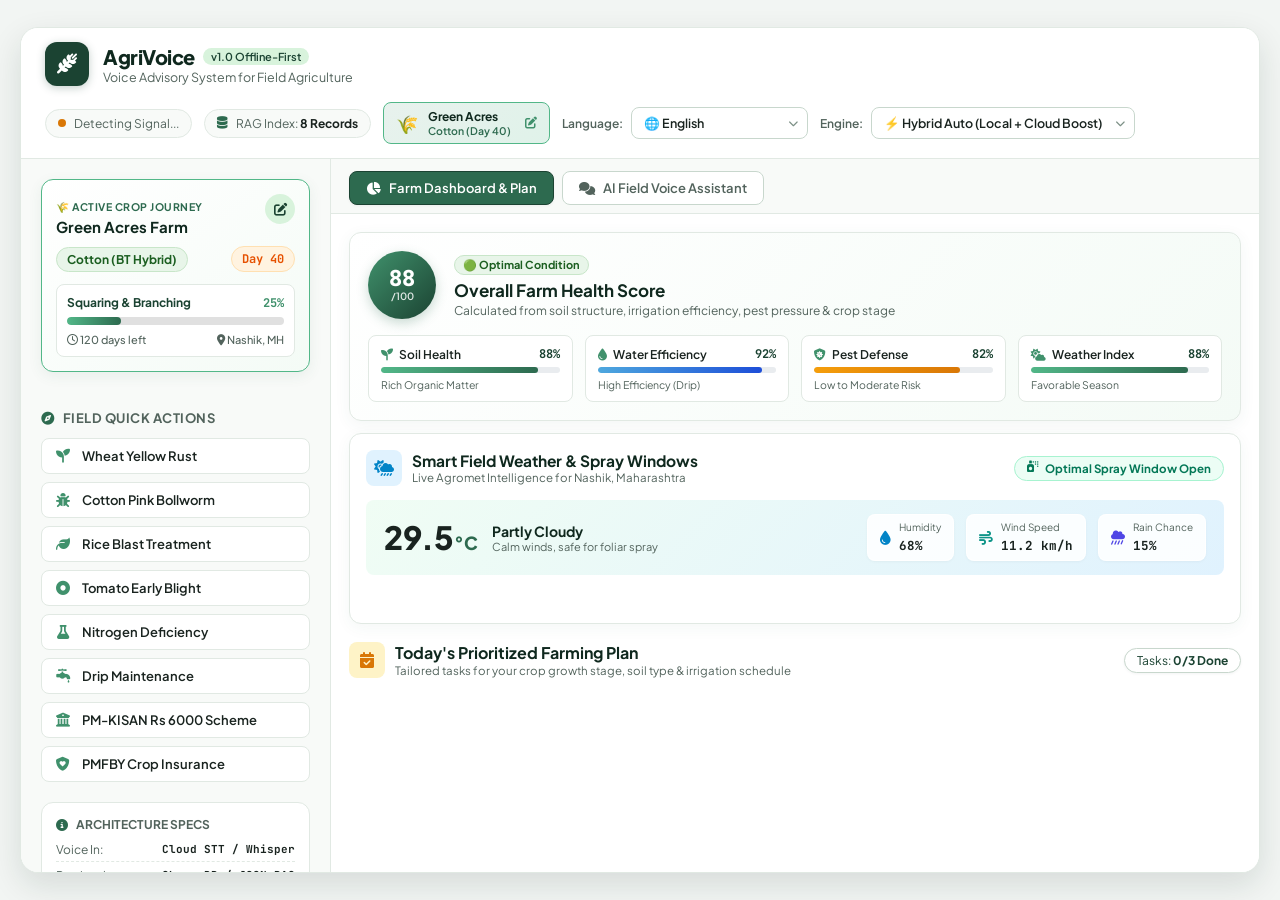
==== commit cb06f001: "Phase 3: Smart Weather & Agromet Advisory Engine with 7-Day Forecast" ====
--- a/frontend/index.html
+++ b/frontend/index.html
@@ -242,9 +242,73 @@
                         </div>
                     </div>
 
+                    <!-- Phase 3: Smart Weather & Spray Window Advisory Card -->
+                    <div class="weather-advisory-card">
+                        <div class="weather-header-row">
+                            <div class="weather-loc-box">
+                                <div class="weather-header-icon"><i class="fa-solid fa-cloud-sun-rain"></i></div>
+                                <div>
+                                    <h3 data-i18n="weather_title">Smart Field Weather & Spray Windows</h3>
+                                    <p id="weatherLocationSubtitle">Live Agromet Intelligence for Nashik, Maharashtra</p>
+                                </div>
+                            </div>
+                            <div class="spray-window-pill" id="sprayWindowPill">
+                                <i class="fa-solid fa-spray-can"></i> <span id="sprayWindowText">Optimal Spray Window Open</span>
+                            </div>
+                        </div>
+
+                        <!-- Current Conditions Strip -->
+                        <div class="current-weather-grid">
+                            <div class="current-weather-hero">
+                                <div class="temp-big">
+                                    <span id="weatherCurrentTemp">29.5</span><span class="temp-deg">°C</span>
+                                </div>
+                                <div class="cond-box">
+                                    <span class="cond-text" id="weatherCurrentDesc">Partly Cloudy</span>
+                                    <small id="weatherSprayReason">Calm winds, safe for foliar spray</small>
+                                </div>
+                            </div>
+
+                            <div class="weather-stat-pills">
+                                <div class="stat-pill">
+                                    <i class="fa-solid fa-droplet icon-blue"></i>
+                                    <div>
+                                        <span class="stat-lbl" data-i18n="lbl_humidity">Humidity</span>
+                                        <strong id="weatherHumidity">68%</strong>
+                                    </div>
+                                </div>
+                                <div class="stat-pill">
+                                    <i class="fa-solid fa-wind icon-teal"></i>
+                                    <div>
+                                        <span class="stat-lbl" data-i18n="lbl_wind">Wind Speed</span>
+                                        <strong id="weatherWind">11.2 km/h</strong>
+                                    </div>
+                                </div>
+                                <div class="stat-pill">
+                                    <i class="fa-solid fa-cloud-showers-heavy icon-indigo"></i>
+                                    <div>
+                                        <span class="stat-lbl" data-i18n="lbl_rain_prob">Rain Chance</span>
+                                        <strong id="weatherRainProb">15%</strong>
+                                    </div>
+                                </div>
+                            </div>
+                        </div>
+
+                        <!-- Actionable Agromet Advisories Carousel / Box -->
+                        <div class="agromet-advisories-list" id="agrometAdvisoriesContainer">
+                            <!-- Dynamic advisories inserted here -->
+                        </div>
+
+                        <!-- 7-Day Forecast Strip -->
+                        <div class="forecast-strip" id="weatherForecastContainer">
+                            <!-- Dynamic 7-day mini cards inserted here -->
+                        </div>
+                    </div>
+
                     <!-- Today's Farming Plan Section -->
                     <div class="daily-plan-section">
                         <div class="plan-header">
+
                             <div class="plan-title-box">
                                 <div class="plan-header-icon"><i class="fa-solid fa-calendar-check"></i></div>
                                 <div>
--- a/frontend/style.css
+++ b/frontend/style.css
@@ -1449,6 +1449,285 @@
     padding: 3px 8px;
     border-radius: 6px;
     width: fit-content;
+}
+
+/* ==========================================================================
+   Phase 3: Smart Weather & Agromet Advisory Styles
+   ========================================================================== */
+
+.weather-advisory-card {
+    background: #ffffff;
+    border: 1px solid var(--border-light);
+    border-radius: var(--radius-md);
+    margin: 0 18px 12px 18px;
+    padding: 16px;
+    box-shadow: 0 4px 16px rgba(45, 106, 79, 0.05);
+    display: flex;
+    flex-direction: column;
+    gap: 14px;
+}
+
+.weather-header-row {
+    display: flex;
+    justify-content: space-between;
+    align-items: center;
+}
+
+.weather-loc-box {
+    display: flex;
+    align-items: center;
+    gap: 10px;
+}
+
+.weather-header-icon {
+    width: 36px;
+    height: 36px;
+    background: #e0f2fe;
+    color: #0284c7;
+    border-radius: 8px;
+    display: flex;
+    align-items: center;
+    justify-content: center;
+    font-size: 16px;
+}
+
+.weather-loc-box h3 {
+    font-size: 15.5px;
+    font-weight: 700;
+    color: var(--primary-900);
+}
+
+.weather-loc-box p {
+    font-size: 11.5px;
+    color: var(--text-muted);
+}
+
+.spray-window-pill {
+    background: #ecfdf5;
+    color: #047857;
+    border: 1px solid #a7f3d0;
+    border-radius: 20px;
+    padding: 4px 12px;
+    font-size: 11.5px;
+    font-weight: 700;
+    display: inline-flex;
+    align-items: center;
+    gap: 6px;
+}
+
+.spray-window-pill.not-recommended {
+    background: #fef2f2;
+    color: #b91c1c;
+    border-color: #fecaca;
+}
+
+.current-weather-grid {
+    display: flex;
+    justify-content: space-between;
+    align-items: center;
+    background: linear-gradient(135deg, #f0fdf4 0%, #e0f2fe 100%);
+    border-radius: var(--radius-sm);
+    padding: 14px 18px;
+    gap: 16px;
+}
+
+.current-weather-hero {
+    display: flex;
+    align-items: center;
+    gap: 14px;
+}
+
+.temp-big {
+    font-size: 32px;
+    font-weight: 800;
+    color: var(--primary-950);
+    font-family: var(--font-mono);
+    line-height: 1;
+}
+
+.temp-deg {
+    font-size: 18px;
+    color: var(--primary-700);
+}
+
+.cond-box {
+    display: flex;
+    flex-direction: column;
+}
+
+.cond-text {
+    font-size: 14px;
+    font-weight: 700;
+    color: var(--primary-900);
+}
+
+.cond-box small {
+    font-size: 11px;
+    color: var(--text-muted);
+}
+
+.weather-stat-pills {
+    display: flex;
+    gap: 12px;
+}
+
+.stat-pill {
+    background: rgba(255, 255, 255, 0.85);
+    border: 1px solid rgba(255, 255, 255, 0.9);
+    border-radius: 8px;
+    padding: 6px 12px;
+    display: flex;
+    align-items: center;
+    gap: 8px;
+    box-shadow: 0 1px 3px rgba(0,0,0,0.04);
+}
+
+.stat-pill i {
+    font-size: 14px;
+}
+
+.icon-blue { color: #0284c7; }
+.icon-teal { color: #0d9488; }
+.icon-indigo { color: #4f46e5; }
+
+.stat-lbl {
+    font-size: 10px;
+    color: var(--text-muted);
+    display: block;
+}
+
+.stat-pill strong {
+    font-size: 12.5px;
+    font-family: var(--font-mono);
+    color: var(--text-main);
+}
+
+/* Agromet Advisories */
+.agromet-advisories-list {
+    display: flex;
+    flex-direction: column;
+    gap: 8px;
+}
+
+.advisory-alert-card {
+    border-radius: 8px;
+    padding: 10px 14px;
+    display: flex;
+    gap: 12px;
+    align-items: flex-start;
+    font-size: 12.5px;
+}
+
+.advisory-alert-card.favorable {
+    background: #f0fdf4;
+    border: 1px solid #bbf7d0;
+    border-left: 4px solid #16a34a;
+}
+
+.advisory-alert-card.warning {
+    background: #fffbeb;
+    border: 1px solid #fde68a;
+    border-left: 4px solid #d97706;
+}
+
+.advisory-alert-card.urgent {
+    background: #fef2f2;
+    border: 1px solid #fecaca;
+    border-left: 4px solid #dc2626;
+}
+
+.advisory-alert-card.info {
+    background: #f0f9ff;
+    border: 1px solid #bae6fd;
+    border-left: 4px solid #0284c7;
+}
+
+.advisory-text-group {
+    display: flex;
+    flex-direction: column;
+    gap: 3px;
+}
+
+.advisory-title {
+    font-weight: 700;
+    color: var(--primary-900);
+}
+
+.advisory-desc {
+    color: var(--text-main);
+    line-height: 1.35;
+}
+
+.advisory-action {
+    font-weight: 600;
+    color: var(--primary-800);
+    margin-top: 2px;
+}
+
+/* 7-Day Forecast Strip */
+.forecast-strip {
+    display: grid;
+    grid-template-columns: repeat(7, 1fr);
+    gap: 8px;
+    overflow-x: auto;
+    padding-top: 4px;
+}
+
+.forecast-day-card {
+    background: #ffffff;
+    border: 1px solid var(--border-light);
+    border-radius: 8px;
+    padding: 10px 6px;
+    text-align: center;
+    display: flex;
+    flex-direction: column;
+    align-items: center;
+    gap: 6px;
+    transition: all 0.2s ease;
+}
+
+.forecast-day-card:hover {
+    border-color: var(--primary-400);
+    transform: translateY(-2px);
+    box-shadow: var(--shadow-sm);
+}
+
+.forecast-day-card.active-today {
+    background: #f0fdf4;
+    border-color: var(--primary-500);
+}
+
+.forecast-day-name {
+    font-size: 11px;
+    font-weight: 700;
+    color: var(--text-main);
+}
+
+.forecast-icon {
+    font-size: 18px;
+    color: var(--primary-600);
+    margin: 2px 0;
+}
+
+.forecast-temps {
+    font-size: 11px;
+    font-family: var(--font-mono);
+}
+
+.temp-max {
+    font-weight: 700;
+    color: var(--text-main);
+}
+
+.temp-min {
+    color: var(--text-muted);
+    margin-left: 2px;
+}
+
+.forecast-rain-prob {
+    font-size: 10px;
+    color: #0284c7;
+    font-weight: 600;
 }
 
 /* Responsive */
@@ -1470,6 +1749,14 @@
     .health-breakdown-grid {
         grid-template-columns: 1fr 1fr;
     }
-}
-
-
+    .current-weather-grid {
+        flex-direction: column;
+        align-items: flex-start;
+    }
+    .forecast-strip {
+        grid-template-columns: repeat(7, 90px);
+    }
+}
+
+
+
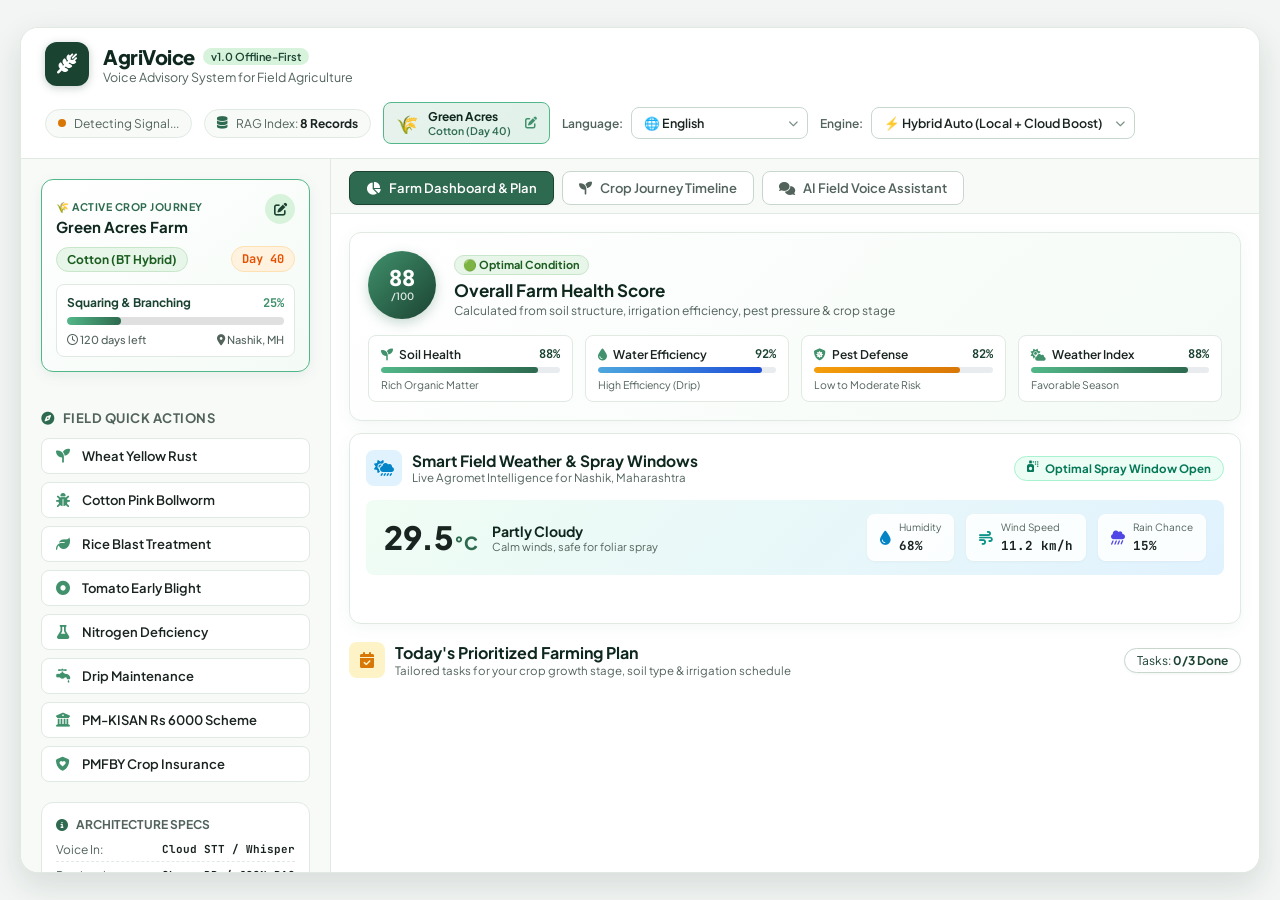
==== commit 44dc91b2: "Phase 4: Interactive Crop Lifecycle Tracker & Stage Dossier Engine" ====
--- a/frontend/index.html
+++ b/frontend/index.html
@@ -182,6 +182,9 @@
                     <button class="nav-tab-btn active" id="tabDashboardBtn" data-view="dashboardView">
                         <i class="fa-solid fa-chart-pie"></i> <span data-i18n="tab_dashboard">Farm Dashboard & Plan</span>
                     </button>
+                    <button class="nav-tab-btn" id="tabJourneyBtn" data-view="journeyView">
+                        <i class="fa-solid fa-seedling"></i> <span data-i18n="tab_journey">Crop Journey Timeline</span>
+                    </button>
                     <button class="nav-tab-btn" id="tabChatBtn" data-view="chatView">
                         <i class="fa-solid fa-comments"></i> <span data-i18n="tab_advisory">AI Field Voice Assistant</span>
                     </button>
@@ -327,8 +330,100 @@
                     </div>
                 </div>
 
-                <!-- 2. Main Conversation & Audio Interface (Tab 2) -->
+                <!-- 2. Crop Journey Timeline View (Tab 2) -->
+                <div class="view-panel hidden" id="journeyView">
+                    <!-- Journey Header Banner -->
+                    <div class="journey-hero-card">
+                        <div class="journey-hero-top">
+                            <div class="journey-hero-meta">
+                                <div class="journey-crop-badge">
+                                    <div class="crop-icon-bubble"><i class="fa-solid fa-seedling"></i></div>
+                                    <div>
+                                        <h3 id="journeyCropTitle">Cotton (Hybrid)</h3>
+                                        <p id="journeySowingSubtitle">Sown on 2026-07-15 • Day 37 of 160</p>
+                                    </div>
+                                </div>
+                                <div class="journey-stage-badge" id="journeyActiveBadge">
+                                    <span>Active Stage:</span>
+                                    <strong id="journeyActiveStageName">Squaring & Branching</strong>
+                                </div>
+                            </div>
+                            <div class="journey-countdown-card">
+                                <span class="countdown-label">Next Stage In</span>
+                                <span class="countdown-days" id="journeyDaysToNext">28 Days</span>
+                                <small id="journeyTotalHarvestDays">123 days to harvest</small>
+                            </div>
+                        </div>
+
+                        <!-- Horizontal Step Progress Tracker -->
+                        <div class="journey-timeline-track" id="journeyTimelineTrack">
+                            <!-- Dynamic stages inserted here -->
+                        </div>
+                    </div>
+
+                    <!-- Active / Selected Stage Detail Dossier -->
+                    <div class="stage-dossier-card" id="stageDossierCard">
+                        <div class="dossier-header">
+                            <div class="dossier-title-box">
+                                <span class="stage-num-pill" id="dossierStageNumber">Stage 3</span>
+                                <div>
+                                    <h3 id="dossierStageName">Squaring & Branching</h3>
+                                    <span class="dossier-day-range" id="dossierDayRange">Day 36 - 65 • Active Stage</span>
+                                </div>
+                            </div>
+                            <span class="dossier-status-badge" id="dossierStatusBadge">🟢 Current Active Stage</span>
+                        </div>
+
+                        <p class="dossier-summary" id="dossierSummary">
+                            Sympodial fruiting branches develop. Floral buds (squares) appear on nodes. Critical stage for fruit initiation.
+                        </p>
+
+                        <!-- Dos & Don'ts Grid -->
+                        <div class="dossier-grid">
+                            <div class="dossier-col dos-col">
+                                <div class="dossier-col-header text-green">
+                                    <i class="fa-solid fa-circle-check"></i>
+                                    <h4 data-i18n="lbl_dos">Critical Dos (What to Do)</h4>
+                                </div>
+                                <ul class="dossier-list" id="dossierDosList">
+                                    <!-- Dynamic dos -->
+                                </ul>
+                            </div>
+
+                            <div class="dossier-col donts-col">
+                                <div class="dossier-col-header text-red">
+                                    <i class="fa-solid fa-circle-xmark"></i>
+                                    <h4 data-i18n="lbl_donts">Critical Don'ts (Avoid Mistakes)</h4>
+                                </div>
+                                <ul class="dossier-list" id="dossierDontsList">
+                                    <!-- Dynamic donts -->
+                                </ul>
+                            </div>
+                        </div>
+
+                        <!-- Nutrient & Pest Watch Footer -->
+                        <div class="dossier-footer-grid">
+                            <div class="dossier-footer-item">
+                                <span class="footer-lbl"><i class="fa-solid fa-flask"></i> <span data-i18n="lbl_nutrient_focus">Nutrient Focus</span></span>
+                                <strong id="dossierNutrient">Urea @ 25 kg/acre + MOP @ 15 kg/acre</strong>
+                            </div>
+                            <div class="dossier-footer-item">
+                                <span class="footer-lbl"><i class="fa-solid fa-faucet-drip"></i> <span data-i18n="lbl_irrigation_need">Irrigation Need</span></span>
+                                <strong id="dossierIrrigation">Maintain regular 4-5 day drip cycle</strong>
+                            </div>
+                            <div class="dossier-footer-item threats-item">
+                                <span class="footer-lbl"><i class="fa-solid fa-bug"></i> <span data-i18n="lbl_pest_threats">Major Pest Threats</span></span>
+                                <div class="threats-pills" id="dossierThreats">
+                                    <!-- Dynamic threat pills -->
+                                </div>
+                            </div>
+                        </div>
+                    </div>
+                </div>
+
+                <!-- 3. Main Conversation & Audio Interface (Tab 3) -->
                 <div class="view-panel hidden" id="chatView">
+
                     <!-- Dialogue History Stream -->
                     <div class="dialogue-stream" id="messagesContainer">
                         <!-- Default Field Advisory Welcome Banner -->
--- a/frontend/style.css
+++ b/frontend/style.css
@@ -1727,6 +1727,386 @@
 .forecast-rain-prob {
     font-size: 10px;
     color: #0284c7;
+    font-weight: 600;
+}
+
+/* ==========================================================================
+   Phase 4: Crop Lifecycle Journey & Stage Dossier Styles
+   ========================================================================== */
+
+.journey-hero-card {
+    background: linear-gradient(135deg, #ffffff 0%, #f0fdf4 100%);
+    border: 1px solid var(--border-light);
+    border-radius: var(--radius-md);
+    margin: 18px 18px 14px 18px;
+    padding: 18px;
+    box-shadow: 0 4px 16px rgba(45, 106, 79, 0.06);
+    display: flex;
+    flex-direction: column;
+    gap: 18px;
+}
+
+.journey-hero-top {
+    display: flex;
+    justify-content: space-between;
+    align-items: center;
+}
+
+.journey-hero-meta {
+    display: flex;
+    align-items: center;
+    gap: 16px;
+    flex-wrap: wrap;
+}
+
+.journey-crop-badge {
+    display: flex;
+    align-items: center;
+    gap: 12px;
+}
+
+.crop-icon-bubble {
+    width: 44px;
+    height: 44px;
+    background: var(--primary-100);
+    color: var(--primary-800);
+    border-radius: 50%;
+    display: flex;
+    align-items: center;
+    justify-content: center;
+    font-size: 20px;
+    box-shadow: var(--shadow-sm);
+}
+
+.journey-crop-badge h3 {
+    font-size: 17px;
+    font-weight: 800;
+    color: var(--primary-950);
+}
+
+.journey-crop-badge p {
+    font-size: 12px;
+    color: var(--text-muted);
+}
+
+.journey-stage-badge {
+    background: #ffffff;
+    border: 1px solid var(--border-medium);
+    border-radius: 20px;
+    padding: 6px 14px;
+    font-size: 12.5px;
+    color: var(--text-main);
+    display: flex;
+    align-items: center;
+    gap: 6px;
+}
+
+.journey-stage-badge strong {
+    color: var(--primary-800);
+}
+
+.journey-countdown-card {
+    background: #ffffff;
+    border: 1.5px solid var(--primary-300);
+    border-radius: var(--radius-sm);
+    padding: 8px 16px;
+    text-align: right;
+    display: flex;
+    flex-direction: column;
+    box-shadow: var(--shadow-sm);
+}
+
+.countdown-label {
+    font-size: 10px;
+    text-transform: uppercase;
+    font-weight: 700;
+    color: var(--text-muted);
+    letter-spacing: 0.5px;
+}
+
+.countdown-days {
+    font-size: 16px;
+    font-weight: 800;
+    color: var(--primary-700);
+    font-family: var(--font-mono);
+}
+
+.journey-countdown-card small {
+    font-size: 10px;
+    color: var(--text-muted);
+}
+
+/* Horizontal Step Progress Tracker */
+.journey-timeline-track {
+    display: flex;
+    align-items: flex-start;
+    justify-content: space-between;
+    position: relative;
+    padding: 10px 0 6px 0;
+    overflow-x: auto;
+    gap: 12px;
+}
+
+.journey-timeline-track::before {
+    content: "";
+    position: absolute;
+    top: 24px;
+    left: 20px;
+    right: 20px;
+    height: 4px;
+    background: #e2e8f0;
+    z-index: 1;
+}
+
+.journey-step-node {
+    display: flex;
+    flex-direction: column;
+    align-items: center;
+    position: relative;
+    z-index: 2;
+    cursor: pointer;
+    min-width: 105px;
+    text-align: center;
+    gap: 6px;
+    transition: transform 0.2s;
+}
+
+.journey-step-node:hover {
+    transform: translateY(-2px);
+}
+
+.step-circle {
+    width: 32px;
+    height: 32px;
+    border-radius: 50%;
+    background: #ffffff;
+    border: 3px solid #cbd5e1;
+    color: #64748b;
+    font-size: 12px;
+    font-weight: 800;
+    display: flex;
+    align-items: center;
+    justify-content: center;
+    box-shadow: 0 2px 6px rgba(0,0,0,0.06);
+    transition: all 0.2s;
+}
+
+.journey-step-node.completed .step-circle {
+    background: var(--primary-600);
+    border-color: var(--primary-700);
+    color: #ffffff;
+}
+
+.journey-step-node.active .step-circle {
+    background: #ffffff;
+    border-color: var(--primary-700);
+    color: var(--primary-800);
+    box-shadow: 0 0 0 4px rgba(45, 106, 79, 0.25);
+    animation: pulseGlow 2s infinite;
+}
+
+@keyframes pulseGlow {
+    0% { box-shadow: 0 0 0 0 rgba(45, 106, 79, 0.4); }
+    70% { box-shadow: 0 0 0 8px rgba(45, 106, 79, 0); }
+    100% { box-shadow: 0 0 0 0 rgba(45, 106, 79, 0); }
+}
+
+.step-label-group {
+    display: flex;
+    flex-direction: column;
+    gap: 2px;
+}
+
+.step-name {
+    font-size: 11px;
+    font-weight: 700;
+    color: var(--text-main);
+    line-height: 1.2;
+}
+
+.journey-step-node.active .step-name {
+    color: var(--primary-800);
+}
+
+.step-day-pill {
+    font-size: 9.5px;
+    color: var(--text-muted);
+    font-family: var(--font-mono);
+}
+
+/* Stage Detail Dossier Card */
+.stage-dossier-card {
+    background: #ffffff;
+    border: 1px solid var(--border-light);
+    border-radius: var(--radius-md);
+    margin: 0 18px 18px 18px;
+    padding: 20px;
+    box-shadow: 0 4px 16px rgba(45, 106, 79, 0.05);
+    display: flex;
+    flex-direction: column;
+    gap: 16px;
+}
+
+.dossier-header {
+    display: flex;
+    justify-content: space-between;
+    align-items: center;
+}
+
+.dossier-title-box {
+    display: flex;
+    align-items: center;
+    gap: 12px;
+}
+
+.stage-num-pill {
+    background: var(--primary-700);
+    color: #ffffff;
+    font-size: 11.5px;
+    font-weight: 800;
+    padding: 4px 10px;
+    border-radius: 6px;
+    letter-spacing: 0.5px;
+}
+
+.dossier-title-box h3 {
+    font-size: 17px;
+    font-weight: 800;
+    color: var(--primary-900);
+}
+
+.dossier-day-range {
+    font-size: 12px;
+    color: var(--text-muted);
+    font-family: var(--font-mono);
+}
+
+.dossier-status-badge {
+    background: #e8f5e9;
+    color: #1b5e20;
+    border: 1px solid #c8e6c9;
+    font-size: 11.5px;
+    font-weight: 700;
+    padding: 4px 10px;
+    border-radius: 14px;
+}
+
+.dossier-summary {
+    font-size: 13.5px;
+    color: var(--text-main);
+    line-height: 1.45;
+    background: var(--bg-surface-alt);
+    padding: 10px 14px;
+    border-radius: var(--radius-sm);
+    border-left: 3px solid var(--primary-600);
+}
+
+.dossier-grid {
+    display: grid;
+    grid-template-columns: 1fr 1fr;
+    gap: 16px;
+}
+
+.dossier-col {
+    background: #fafbfc;
+    border: 1px solid var(--border-light);
+    border-radius: var(--radius-sm);
+    padding: 14px;
+    display: flex;
+    flex-direction: column;
+    gap: 10px;
+}
+
+.dos-col { border-top: 3px solid #16a34a; }
+.donts-col { border-top: 3px solid #dc2626; }
+
+.dossier-col-header {
+    display: flex;
+    align-items: center;
+    gap: 8px;
+    font-size: 13px;
+    font-weight: 700;
+}
+
+.text-green { color: #16a34a; }
+.text-red { color: #dc2626; }
+
+.dossier-list {
+    list-style: none;
+    display: flex;
+    flex-direction: column;
+    gap: 8px;
+}
+
+.dossier-list li {
+    font-size: 12.5px;
+    color: var(--text-main);
+    line-height: 1.35;
+    position: relative;
+    padding-left: 16px;
+}
+
+.dos-col .dossier-list li::before {
+    content: "•";
+    color: #16a34a;
+    font-weight: bold;
+    position: absolute;
+    left: 0;
+}
+
+.donts-col .dossier-list li::before {
+    content: "•";
+    color: #dc2626;
+    font-weight: bold;
+    position: absolute;
+    left: 0;
+}
+
+.dossier-footer-grid {
+    display: grid;
+    grid-template-columns: 1fr 1fr 1fr;
+    gap: 12px;
+    border-top: 1px solid var(--border-light);
+    padding-top: 14px;
+}
+
+.dossier-footer-item {
+    display: flex;
+    flex-direction: column;
+    gap: 4px;
+}
+
+.footer-lbl {
+    font-size: 11px;
+    color: var(--text-muted);
+    font-weight: 600;
+    display: flex;
+    align-items: center;
+    gap: 5px;
+}
+
+.footer-lbl i {
+    color: var(--primary-600);
+}
+
+.dossier-footer-item strong {
+    font-size: 12.5px;
+    color: var(--text-main);
+}
+
+.threats-pills {
+    display: flex;
+    flex-wrap: wrap;
+    gap: 6px;
+}
+
+.threat-pill {
+    background: #fef2f2;
+    color: #991b1b;
+    border: 1px solid #fee2e2;
+    border-radius: 12px;
+    padding: 2px 8px;
+    font-size: 11px;
     font-weight: 600;
 }
 
@@ -1756,7 +2136,17 @@
     .forecast-strip {
         grid-template-columns: repeat(7, 90px);
     }
-}
-
-
-
+    .journey-timeline-track {
+        justify-content: flex-start;
+    }
+    .dossier-grid {
+        grid-template-columns: 1fr;
+    }
+    .dossier-footer-grid {
+        grid-template-columns: 1fr;
+    }
+}
+
+
+
+
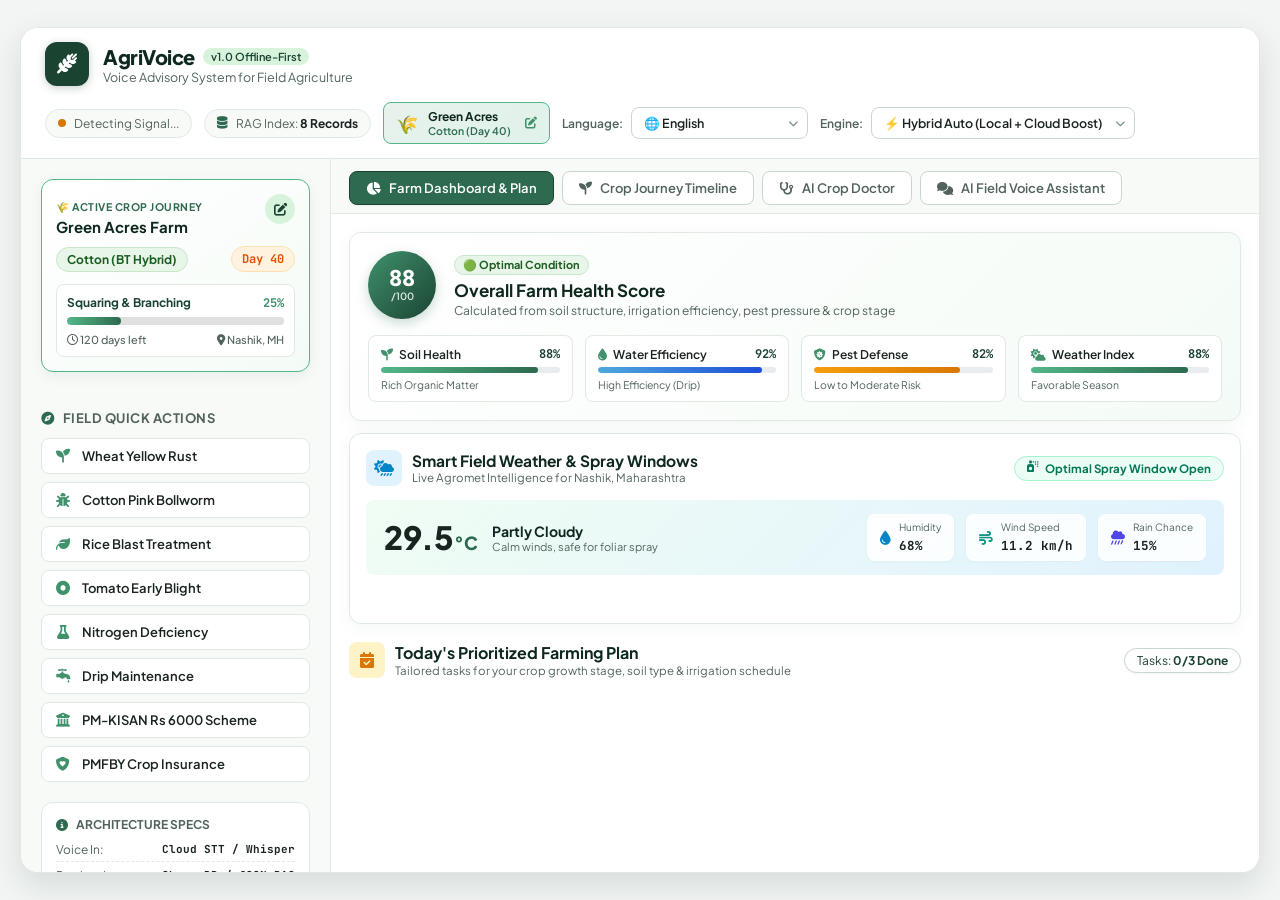
==== commit 8d236cc3: "Phase 5: AI Crop Doctor & Plant Pathology Diagnostics with Vision and Offline Decision Tree" ====
--- a/frontend/index.html
+++ b/frontend/index.html
@@ -185,6 +185,9 @@
                     <button class="nav-tab-btn" id="tabJourneyBtn" data-view="journeyView">
                         <i class="fa-solid fa-seedling"></i> <span data-i18n="tab_journey">Crop Journey Timeline</span>
                     </button>
+                    <button class="nav-tab-btn" id="tabDoctorBtn" data-view="doctorView">
+                        <i class="fa-solid fa-stethoscope"></i> <span data-i18n="tab_doctor">AI Crop Doctor</span>
+                    </button>
                     <button class="nav-tab-btn" id="tabChatBtn" data-view="chatView">
                         <i class="fa-solid fa-comments"></i> <span data-i18n="tab_advisory">AI Field Voice Assistant</span>
                     </button>
@@ -421,8 +424,142 @@
                     </div>
                 </div>
 
-                <!-- 3. Main Conversation & Audio Interface (Tab 3) -->
+                <!-- 3. AI Crop Doctor View (Tab 3) -->
+                <div class="view-panel hidden" id="doctorView">
+                    <!-- Doctor Input Box -->
+                    <div class="doctor-console-card">
+                        <div class="doctor-header-row">
+                            <div class="doctor-title-box">
+                                <div class="doctor-icon-bubble"><i class="fa-solid fa-user-doctor"></i></div>
+                                <div>
+                                    <h3 data-i18n="doctor_title">AI Crop Doctor & Plant Pathologist</h3>
+                                    <p data-i18n="doctor_sub">Upload a sick leaf photo (Gemini Vision AI) or select symptoms for offline diagnosis</p>
+                                </div>
+                            </div>
+                            <div class="doctor-mode-indicator">
+                                <span class="badge-vision" id="doctorModeBadge"><i class="fa-solid fa-camera"></i> Vision + Offline DB</span>
+                            </div>
+                        </div>
+
+                        <div class="doctor-input-grid">
+                            <!-- Left: Photo Upload -->
+                            <div class="photo-upload-zone" id="photoDropZone">
+                                <input type="file" id="leafPhotoInput" accept="image/*" class="hidden-file-input">
+                                <div class="upload-inner" id="uploadPlaceholder">
+                                    <i class="fa-solid fa-cloud-arrow-up upload-icon"></i>
+                                    <h4 data-i18n="upload_prompt">Take or Upload Leaf Photo</h4>
+                                    <p data-i18n="upload_sub">Supports JPG, PNG, WebP • Auto-analyzed by Vision AI</p>
+                                    <button type="button" class="btn-browse-photo" id="browsePhotoBtn">
+                                        <i class="fa-solid fa-camera"></i> <span data-i18n="btn_choose_photo">Choose Photo</span>
+                                    </button>
+                                </div>
+                                <div class="photo-preview-box hidden" id="photoPreviewBox">
+                                    <img id="photoPreviewImg" src="" alt="Leaf Preview">
+                                    <button type="button" class="btn-remove-photo" id="removePhotoBtn"><i class="fa-solid fa-xmark"></i></button>
+                                </div>
+                            </div>
+
+                            <!-- Right: Offline Symptom Selector & Notes -->
+                            <div class="symptom-selector-box">
+                                <div class="form-group">
+                                    <label data-i18n="lbl_select_symptom">Select Observed Symptoms (Offline Decision Tree):</label>
+                                    <select id="selectSymptomKey" class="form-select">
+                                        <option value="pink_bollworm">Cotton: Rosetted flowers, holes in bolls with frass</option>
+                                        <option value="sucking_pests">Cotton: Leaf curling, yellowing margins (hopper burn)</option>
+                                        <option value="leaf_curl_virus">Cotton: Upward leaf curling, vein thickening</option>
+                                        <option value="yellow_rust">Wheat: Yellow/orange powdery linear stripes</option>
+                                        <option value="loose_smut">Wheat: Black powdery smutted head / ear</option>
+                                        <option value="early_blight">Tomato: Target-board brown concentric spots</option>
+                                        <option value="late_blight">Tomato: Dark water-soaked lesions + white fungal fuzz</option>
+                                        <option value="rice_blast">Rice: Spindle-shaped gray lesions on leaves / rotten neck</option>
+                                        <option value="nutrient_nitrogen">General: Pale yellowing of lower older leaves (N Deficiency)</option>
+                                    </select>
+                                </div>
+
+                                <div class="form-group">
+                                    <label data-i18n="lbl_symptom_notes">Additional Symptoms / Notes (Optional):</label>
+                                    <input type="text" id="inputSymptomNotes" class="form-input" placeholder="e.g. Yellow dots started 3 days ago after rain...">
+                                </div>
+
+                                <button type="button" class="btn-run-diagnosis" id="runDiagnosisBtn">
+                                    <i class="fa-solid fa-microscope"></i> <span data-i18n="btn_diagnose_now">Diagnose Plant Disease</span>
+                                </button>
+                            </div>
+                        </div>
+                    </div>
+
+                    <!-- Diagnostic Results Card -->
+                    <div class="diagnosis-result-card hidden" id="diagnosisResultCard">
+                        <!-- Result Header -->
+                        <div class="result-header">
+                            <div class="result-title-group">
+                                <span class="cause-type-pill" id="resCauseType">Fungal Pathogen</span>
+                                <h3 id="resDiseaseName">Early Blight of Tomato</h3>
+                                <span class="scientific-name" id="resScientificName">Alternaria solani</span>
+                            </div>
+                            <div class="result-badges">
+                                <span class="severity-badge severity-severe" id="resSeverity">🔴 Severe</span>
+                                <span class="confidence-badge" id="resConfidence">95% Match</span>
+                            </div>
+                        </div>
+
+                        <!-- 24-Hour Immediate Urgent Action -->
+                        <div class="urgent-action-box">
+                            <div class="urgent-action-icon"><i class="fa-solid fa-bolt-lightning"></i></div>
+                            <div>
+                                <strong data-i18n="lbl_action_24h">Immediate Action (Next 24 Hours):</strong>
+                                <p id="resImmediateAction">Remove diseased lower leaves touching soil and apply protective contact-cum-systemic fungicide.</p>
+                            </div>
+                        </div>
+
+                        <!-- Treatment Recommendations Grid -->
+                        <div class="treatment-grid">
+                            <!-- Chemical Prescription -->
+                            <div class="treatment-card chem-card">
+                                <div class="treatment-card-header text-blue">
+                                    <i class="fa-solid fa-flask-vial"></i>
+                                    <h4 data-i18n="lbl_chem_treatment">Approved Chemical Treatment</h4>
+                                </div>
+                                <div class="treatment-body">
+                                    <strong id="resChemName">Mancozeb 75% WP or Azoxystrobin 18.2% SC</strong>
+                                    <div class="dosage-pills">
+                                        <span class="dose-tag"><i class="fa-solid fa-droplet"></i> <span id="resChemPerLiter">2.5 g/L of water</span></span>
+                                        <span class="dose-tag"><i class="fa-solid fa-ruler-combined"></i> <span id="resChemPerAcre">500 g/acre in 200 L water</span></span>
+                                    </div>
+                                </div>
+                            </div>
+
+                            <!-- Organic / Biological Alternative -->
+                            <div class="treatment-card bio-card">
+                                <div class="treatment-card-header text-green">
+                                    <i class="fa-solid fa-leaf"></i>
+                                    <h4 data-i18n="lbl_bio_treatment">Organic & Biological Alternative</h4>
+                                </div>
+                                <div class="treatment-body">
+                                    <strong id="resOrganicName">Pseudomonas fluorescens 1.0% WP + Copper Hydroxide</strong>
+                                    <div class="dosage-pills">
+                                        <span class="dose-tag dose-bio"><i class="fa-solid fa-seedling"></i> <span id="resOrganicDosage">5 g/L (1 kg/acre)</span></span>
+                                    </div>
+                                </div>
+                            </div>
+                        </div>
+
+                        <!-- Preventive Measures -->
+                        <div class="preventive-box">
+                            <div class="preventive-header">
+                                <i class="fa-solid fa-shield-halved"></i>
+                                <h4 data-i18n="lbl_prevention">Long-Term Preventive Measures</h4>
+                            </div>
+                            <ul class="preventive-list" id="resPreventiveList">
+                                <!-- Dynamic prevention points -->
+                            </ul>
+                        </div>
+                    </div>
+                </div>
+
+                <!-- 4. Main Conversation & Audio Interface (Tab 4) -->
                 <div class="view-panel hidden" id="chatView">
+
 
                     <!-- Dialogue History Stream -->
                     <div class="dialogue-stream" id="messagesContainer">
--- a/frontend/style.css
+++ b/frontend/style.css
@@ -2108,6 +2108,427 @@
     padding: 2px 8px;
     font-size: 11px;
     font-weight: 600;
+}
+
+/* ==========================================================================
+   Phase 5: AI Crop Doctor & Plant Pathology Styles
+   ========================================================================== */
+
+.doctor-console-card {
+    background: #ffffff;
+    border: 1px solid var(--border-light);
+    border-radius: var(--radius-md);
+    margin: 18px 18px 14px 18px;
+    padding: 18px;
+    box-shadow: 0 4px 16px rgba(45, 106, 79, 0.05);
+    display: flex;
+    flex-direction: column;
+    gap: 16px;
+}
+
+.doctor-header-row {
+    display: flex;
+    justify-content: space-between;
+    align-items: center;
+}
+
+.doctor-title-box {
+    display: flex;
+    align-items: center;
+    gap: 12px;
+}
+
+.doctor-icon-bubble {
+    width: 42px;
+    height: 42px;
+    background: #eff6ff;
+    color: #2563eb;
+    border-radius: 50%;
+    display: flex;
+    align-items: center;
+    justify-content: center;
+    font-size: 18px;
+}
+
+.doctor-title-box h3 {
+    font-size: 16.5px;
+    font-weight: 800;
+    color: var(--primary-950);
+}
+
+.doctor-title-box p {
+    font-size: 12px;
+    color: var(--text-muted);
+}
+
+.badge-vision {
+    background: #f0fdf4;
+    color: #15803d;
+    border: 1px solid #bbf7d0;
+    border-radius: 20px;
+    padding: 4px 12px;
+    font-size: 11.5px;
+    font-weight: 700;
+    display: flex;
+    align-items: center;
+    gap: 6px;
+}
+
+.doctor-input-grid {
+    display: grid;
+    grid-template-columns: 1fr 1fr;
+    gap: 18px;
+}
+
+.photo-upload-zone {
+    background: #fafbfc;
+    border: 2px dashed #cbd5e1;
+    border-radius: var(--radius-sm);
+    padding: 20px;
+    text-align: center;
+    display: flex;
+    flex-direction: column;
+    align-items: center;
+    justify-content: center;
+    position: relative;
+    cursor: pointer;
+    min-height: 190px;
+    transition: all 0.2s ease;
+}
+
+.photo-upload-zone:hover {
+    border-color: var(--primary-500);
+    background: #f0fdf4;
+}
+
+.hidden-file-input {
+    display: none;
+}
+
+.upload-inner {
+    display: flex;
+    flex-direction: column;
+    align-items: center;
+    gap: 6px;
+}
+
+.upload-icon {
+    font-size: 32px;
+    color: var(--primary-600);
+    margin-bottom: 4px;
+}
+
+.upload-inner h4 {
+    font-size: 14px;
+    font-weight: 700;
+    color: var(--primary-900);
+}
+
+.upload-inner p {
+    font-size: 11.5px;
+    color: var(--text-muted);
+}
+
+.btn-browse-photo {
+    margin-top: 8px;
+    background: var(--primary-700);
+    color: #ffffff;
+    border: none;
+    border-radius: var(--radius-sm);
+    padding: 7px 16px;
+    font-size: 12.5px;
+    font-weight: 600;
+    cursor: pointer;
+    display: inline-flex;
+    align-items: center;
+    gap: 6px;
+    transition: background 0.2s;
+}
+
+.btn-browse-photo:hover {
+    background: var(--primary-800);
+}
+
+.photo-preview-box {
+    position: relative;
+    max-width: 100%;
+    max-height: 180px;
+    border-radius: 8px;
+    overflow: hidden;
+}
+
+.photo-preview-box img {
+    max-height: 170px;
+    object-fit: cover;
+    border-radius: 8px;
+}
+
+.btn-remove-photo {
+    position: absolute;
+    top: 6px;
+    right: 6px;
+    width: 26px;
+    height: 26px;
+    background: rgba(220, 38, 38, 0.9);
+    color: #ffffff;
+    border: none;
+    border-radius: 50%;
+    cursor: pointer;
+    display: flex;
+    align-items: center;
+    justify-content: center;
+    font-size: 12px;
+}
+
+.symptom-selector-box {
+    display: flex;
+    flex-direction: column;
+    gap: 12px;
+    justify-content: center;
+}
+
+.btn-run-diagnosis {
+    background: linear-gradient(135deg, var(--primary-700), var(--primary-800));
+    color: #ffffff;
+    border: none;
+    border-radius: var(--radius-sm);
+    padding: 11px;
+    font-size: 14px;
+    font-weight: 700;
+    cursor: pointer;
+    display: flex;
+    align-items: center;
+    justify-content: center;
+    gap: 8px;
+    box-shadow: var(--shadow-sm);
+    transition: all 0.2s ease;
+    margin-top: 4px;
+}
+
+.btn-run-diagnosis:hover {
+    background: linear-gradient(135deg, var(--primary-800), var(--primary-900));
+    transform: translateY(-1px);
+    box-shadow: var(--shadow-md);
+}
+
+/* Diagnosis Result Card */
+.diagnosis-result-card {
+    background: #ffffff;
+    border: 1px solid var(--border-light);
+    border-radius: var(--radius-md);
+    margin: 0 18px 18px 18px;
+    padding: 20px;
+    box-shadow: 0 4px 16px rgba(45, 106, 79, 0.06);
+    display: flex;
+    flex-direction: column;
+    gap: 16px;
+}
+
+.result-header {
+    display: flex;
+    justify-content: space-between;
+    align-items: flex-start;
+    border-bottom: 1px solid var(--border-light);
+    padding-bottom: 14px;
+}
+
+.result-title-group {
+    display: flex;
+    flex-direction: column;
+    gap: 3px;
+}
+
+.cause-type-pill {
+    background: #f1f5f9;
+    color: #475569;
+    font-size: 11px;
+    font-weight: 700;
+    padding: 2px 8px;
+    border-radius: 4px;
+    width: fit-content;
+}
+
+.result-title-group h3 {
+    font-size: 18px;
+    font-weight: 800;
+    color: var(--primary-950);
+}
+
+.scientific-name {
+    font-size: 12.5px;
+    font-style: italic;
+    color: var(--text-muted);
+}
+
+.result-badges {
+    display: flex;
+    gap: 8px;
+    align-items: center;
+}
+
+.severity-badge {
+    padding: 4px 10px;
+    border-radius: 12px;
+    font-size: 11.5px;
+    font-weight: 700;
+}
+
+.severity-severe { background: #fee2e2; color: #991b1b; }
+.severity-moderate { background: #fef3c7; color: #92400e; }
+.severity-mild { background: #dcfce7; color: #166534; }
+
+.confidence-badge {
+    background: var(--primary-100);
+    color: var(--primary-800);
+    font-size: 11.5px;
+    font-weight: 700;
+    padding: 4px 10px;
+    border-radius: 12px;
+    font-family: var(--font-mono);
+}
+
+/* 24-Hour Urgent Action Box */
+.urgent-action-box {
+    background: linear-gradient(135deg, #fffbeb 0%, #fef3c7 100%);
+    border: 1.5px solid #fde68a;
+    border-left: 5px solid #d97706;
+    border-radius: var(--radius-sm);
+    padding: 12px 16px;
+    display: flex;
+    gap: 12px;
+    align-items: center;
+}
+
+.urgent-action-icon {
+    font-size: 22px;
+    color: #d97706;
+}
+
+.urgent-action-box strong {
+    font-size: 13px;
+    color: #92400e;
+    display: block;
+    margin-bottom: 2px;
+}
+
+.urgent-action-box p {
+    font-size: 13px;
+    color: #78350f;
+    line-height: 1.35;
+}
+
+/* Treatment Grid */
+.treatment-grid {
+    display: grid;
+    grid-template-columns: 1fr 1fr;
+    gap: 14px;
+}
+
+.treatment-card {
+    border-radius: var(--radius-sm);
+    padding: 14px;
+    display: flex;
+    flex-direction: column;
+    gap: 10px;
+}
+
+.chem-card {
+    background: #f8fafc;
+    border: 1px solid #e2e8f0;
+    border-top: 3px solid #0284c7;
+}
+
+.bio-card {
+    background: #f0fdf4;
+    border: 1px solid #dcfce7;
+    border-top: 3px solid #16a34a;
+}
+
+.treatment-card-header {
+    display: flex;
+    align-items: center;
+    gap: 8px;
+    font-size: 13px;
+    font-weight: 700;
+}
+
+.treatment-body {
+    display: flex;
+    flex-direction: column;
+    gap: 8px;
+}
+
+.treatment-body strong {
+    font-size: 13.5px;
+    color: var(--text-main);
+}
+
+.dosage-pills {
+    display: flex;
+    flex-direction: column;
+    gap: 4px;
+}
+
+.dose-tag {
+    font-size: 11.5px;
+    font-family: var(--font-mono);
+    color: #0369a1;
+    background: #e0f2fe;
+    padding: 3px 8px;
+    border-radius: 4px;
+    width: fit-content;
+    display: flex;
+    align-items: center;
+    gap: 6px;
+}
+
+.dose-bio {
+    color: #15803d;
+    background: #dcfce7;
+}
+
+/* Preventive Box */
+.preventive-box {
+    background: var(--bg-surface-alt);
+    border: 1px solid var(--border-light);
+    border-radius: var(--radius-sm);
+    padding: 14px;
+    display: flex;
+    flex-direction: column;
+    gap: 8px;
+}
+
+.preventive-header {
+    display: flex;
+    align-items: center;
+    gap: 8px;
+    font-size: 13px;
+    font-weight: 700;
+    color: var(--primary-900);
+}
+
+.preventive-list {
+    list-style: none;
+    display: flex;
+    flex-direction: column;
+    gap: 6px;
+    padding-left: 4px;
+}
+
+.preventive-list li {
+    font-size: 12.5px;
+    color: var(--text-main);
+    line-height: 1.35;
+    position: relative;
+    padding-left: 14px;
+}
+
+.preventive-list li::before {
+    content: "✓";
+    color: var(--primary-600);
+    font-weight: bold;
+    position: absolute;
+    left: 0;
 }
 
 /* Responsive */
@@ -2145,8 +2566,15 @@
     .dossier-footer-grid {
         grid-template-columns: 1fr;
     }
-}
-
-
-
-
+    .doctor-input-grid {
+        grid-template-columns: 1fr;
+    }
+    .treatment-grid {
+        grid-template-columns: 1fr;
+    }
+}
+
+
+
+
+
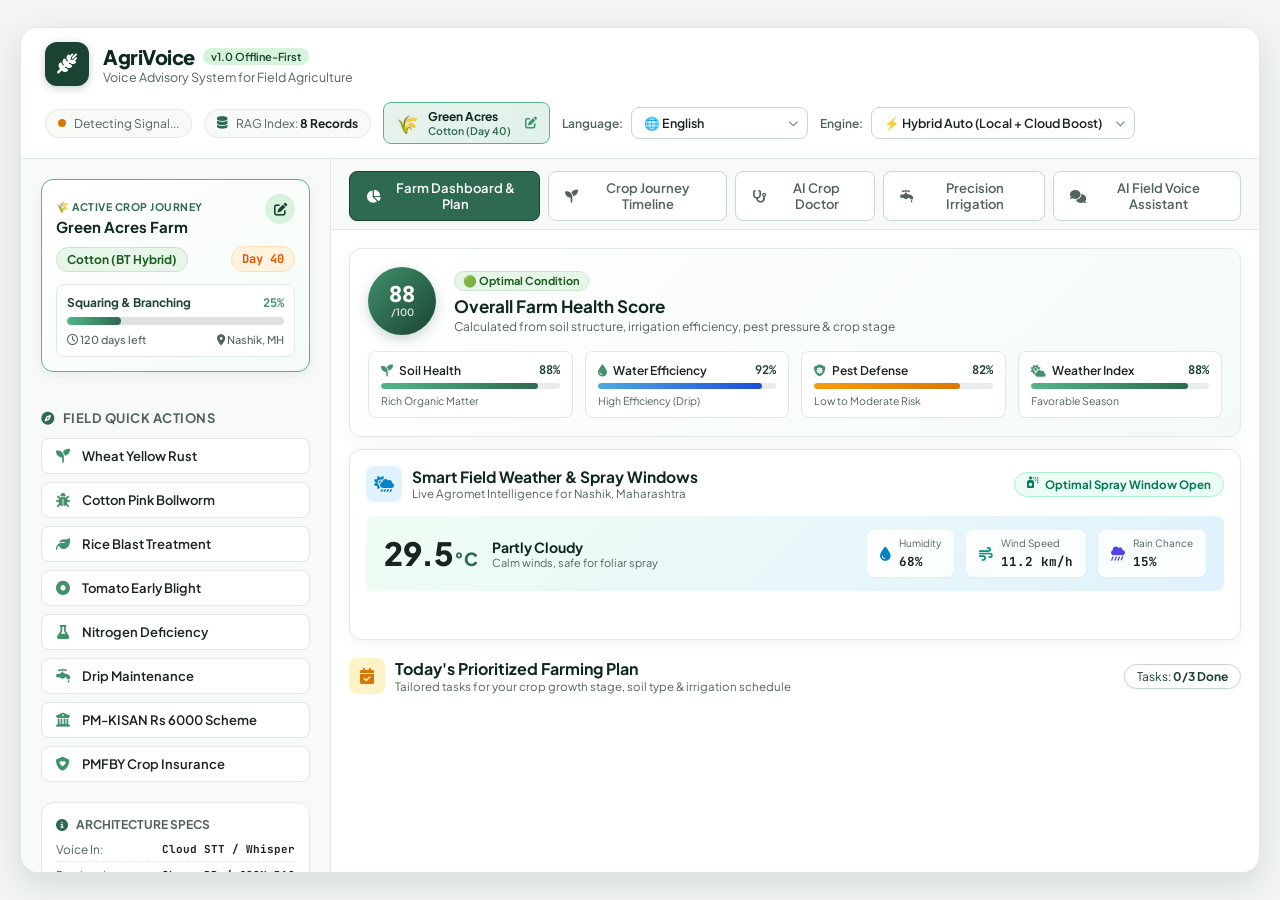
==== commit c633da87: "Phase 6: Precision Irrigation Advisor with FAO-56 ETc, Soil Tactile Calculator & Rain Postponement E" ====
--- a/frontend/index.html
+++ b/frontend/index.html
@@ -188,6 +188,9 @@
                     <button class="nav-tab-btn" id="tabDoctorBtn" data-view="doctorView">
                         <i class="fa-solid fa-stethoscope"></i> <span data-i18n="tab_doctor">AI Crop Doctor</span>
                     </button>
+                    <button class="nav-tab-btn" id="tabIrrigationBtn" data-view="irrigationView">
+                        <i class="fa-solid fa-faucet-drip"></i> <span data-i18n="tab_irrigation">Precision Irrigation</span>
+                    </button>
                     <button class="nav-tab-btn" id="tabChatBtn" data-view="chatView">
                         <i class="fa-solid fa-comments"></i> <span data-i18n="tab_advisory">AI Field Voice Assistant</span>
                     </button>
@@ -557,8 +560,96 @@
                     </div>
                 </div>
 
-                <!-- 4. Main Conversation & Audio Interface (Tab 4) -->
+                <!-- 4. Precision Irrigation Advisor View (Tab 4) -->
+                <div class="view-panel hidden" id="irrigationView">
+                    <!-- Hero Irrigation Directive Card -->
+                    <div class="irrigation-hero-card" id="irrigationHeroCard">
+                        <div class="irrigation-hero-top">
+                            <div class="irrigation-directive-group">
+                                <span class="irrigation-badge" id="irrigationBadge">Recommended Cycle</span>
+                                <h3 id="irrigationHeadline">💧 IRRIGATE TOMORROW MORNING: Run Drip for 2 hrs 15 mins</h3>
+                                <p id="irrigationReasoning">Your Cotton is in Squaring & Branching with crop water consumption factor Kc of 0.95. Daily ETc loss is 4.56mm.</p>
+                            </div>
+                            <div class="irrigation-runtime-display">
+                                <span class="runtime-lbl" data-i18n="lbl_pump_runtime">Pump Run-Time</span>
+                                <span class="runtime-val" id="irrigationRuntimeVal">2 hrs 15 mins</span>
+                                <small id="irrigationTimeWindow">06:00 AM - 09:30 AM</small>
+                            </div>
+                        </div>
+
+                        <!-- Metric Gauges Row -->
+                        <div class="irrigation-metrics-grid">
+                            <div class="irr-metric-box">
+                                <span class="irr-lbl"><i class="fa-solid fa-water"></i> <span data-i18n="lbl_total_water">Total Water Volume</span></span>
+                                <strong id="irrigationTotalWater">18,210 Litres</strong>
+                                <small id="irrigationWaterPerAcre">9,105 L / Acre</small>
+                            </div>
+                            <div class="irr-metric-box">
+                                <span class="irr-lbl"><i class="fa-solid fa-sun-plant-wilt"></i> <span data-i18n="lbl_daily_etc">Daily Crop ETc</span></span>
+                                <strong id="irrigationDailyEtc">4.56 mm / day</strong>
+                                <small id="irrigationKcDisplay">Kc Factor: 0.95</small>
+                            </div>
+                            <div class="irr-metric-box">
+                                <span class="irr-lbl"><i class="fa-solid fa-cloud-rain"></i> <span data-i18n="lbl_expected_rain">Expected Rain</span></span>
+                                <strong id="irrigationExpectedRain">0.0 mm (48h)</strong>
+                                <small id="irrigationRainStatus">No Rain Scheduled</small>
+                            </div>
+                            <div class="irr-metric-box">
+                                <span class="irr-lbl"><i class="fa-solid fa-bolt"></i> <span data-i18n="lbl_power_saving">Power & Pump Efficiency</span></span>
+                                <strong id="irrigationPowerSaving">Save 25% Power</strong>
+                                <small>Morning low-evaporation</small>
+                            </div>
+                        </div>
+                    </div>
+
+                    <!-- Interactive Soil Feel & Moisture Selector -->
+                    <div class="soil-feel-card">
+                        <div class="soil-feel-header">
+                            <div class="soil-feel-icon"><i class="fa-solid fa-hand-holding-droplet"></i></div>
+                            <div>
+                                <h4 data-i18n="soil_feel_title">Tactile Soil Moisture Estimator (Touch & Feel)</h4>
+                                <p data-i18n="soil_feel_sub">Select how the top 10cm of soil feels in your hands to calibrate exact water delivery</p>
+                            </div>
+                        </div>
+
+                        <div class="soil-feel-grid">
+                            <div class="soil-card" data-feel="dry_cracked">
+                                <span class="feel-emoji">🏜️</span>
+                                <h5>Dry & Cracked</h5>
+                                <p>Hard crust, deep cracks, soil powders between fingers</p>
+                                <span class="depletion-tag">75% Depletion</span>
+                            </div>
+                            <div class="soil-card" data-feel="dry_powdery">
+                                <span class="feel-emoji">🌾</span>
+                                <h5>Dry & Crumbly</h5>
+                                <p>Does not form a ball, feels dusty and dry</p>
+                                <span class="depletion-tag">60% Depletion</span>
+                            </div>
+                            <div class="soil-card active" data-feel="slightly_moist">
+                                <span class="feel-emoji">🌱</span>
+                                <h5>Slightly Moist</h5>
+                                <p>Forms a weak ball, breaks easily when pressed</p>
+                                <span class="depletion-tag">45% Depletion</span>
+                            </div>
+                            <div class="soil-card" data-feel="optimum_moist">
+                                <span class="feel-emoji">💧</span>
+                                <h5>Optimal Moisture</h5>
+                                <p>Forms pliable ball, leaves slight wet sheen on skin</p>
+                                <span class="depletion-tag">20% Depletion</span>
+                            </div>
+                            <div class="soil-card" data-feel="wet_waterlogged">
+                                <span class="feel-emoji">🌊</span>
+                                <h5>Waterlogged</h5>
+                                <p>Muddy, free water appears when squeezed</p>
+                                <span class="depletion-tag">0% (Saturated)</span>
+                            </div>
+                        </div>
+                    </div>
+                </div>
+
+                <!-- 5. Main Conversation & Audio Interface (Tab 5) -->
                 <div class="view-panel hidden" id="chatView">
+
 
 
                     <!-- Dialogue History Stream -->
--- a/frontend/style.css
+++ b/frontend/style.css
@@ -2529,6 +2529,242 @@
     font-weight: bold;
     position: absolute;
     left: 0;
+}
+
+/* ==========================================================================
+   Phase 6: Precision Irrigation Advisor Styles
+   ========================================================================== */
+
+.irrigation-hero-card {
+    background: linear-gradient(135deg, #f0fdf4 0%, #e0f2fe 100%);
+    border: 1px solid var(--border-light);
+    border-radius: var(--radius-md);
+    margin: 18px 18px 14px 18px;
+    padding: 20px;
+    box-shadow: 0 4px 16px rgba(2, 132, 199, 0.08);
+    display: flex;
+    flex-direction: column;
+    gap: 18px;
+}
+
+.irrigation-hero-top {
+    display: flex;
+    justify-content: space-between;
+    align-items: center;
+    gap: 16px;
+}
+
+.irrigation-directive-group {
+    display: flex;
+    flex-direction: column;
+    gap: 6px;
+    flex: 1;
+}
+
+.irrigation-badge {
+    background: #0284c7;
+    color: #ffffff;
+    font-size: 11px;
+    font-weight: 800;
+    padding: 3px 10px;
+    border-radius: 12px;
+    width: fit-content;
+    letter-spacing: 0.5px;
+    text-transform: uppercase;
+}
+
+.irrigation-directive-group h3 {
+    font-size: 17.5px;
+    font-weight: 800;
+    color: #0c4a6e;
+    line-height: 1.3;
+}
+
+.irrigation-directive-group p {
+    font-size: 12.5px;
+    color: #334155;
+    line-height: 1.4;
+}
+
+.irrigation-runtime-display {
+    background: #ffffff;
+    border: 2px solid #38bdf8;
+    border-radius: var(--radius-md);
+    padding: 12px 18px;
+    text-align: center;
+    display: flex;
+    flex-direction: column;
+    min-width: 170px;
+    box-shadow: var(--shadow-sm);
+}
+
+.runtime-lbl {
+    font-size: 10.5px;
+    font-weight: 700;
+    color: var(--text-muted);
+    text-transform: uppercase;
+    letter-spacing: 0.5px;
+}
+
+.runtime-val {
+    font-size: 20px;
+    font-weight: 800;
+    color: #0284c7;
+    font-family: var(--font-mono);
+    margin: 2px 0;
+}
+
+.irrigation-runtime-display small {
+    font-size: 10.5px;
+    color: #0f766e;
+    font-weight: 600;
+}
+
+.irrigation-metrics-grid {
+    display: grid;
+    grid-template-columns: repeat(4, 1fr);
+    gap: 12px;
+}
+
+.irr-metric-box {
+    background: #ffffff;
+    border: 1px solid rgba(2, 132, 199, 0.15);
+    border-radius: var(--radius-sm);
+    padding: 12px 14px;
+    display: flex;
+    flex-direction: column;
+    gap: 3px;
+}
+
+.irr-lbl {
+    font-size: 11px;
+    font-weight: 600;
+    color: var(--text-muted);
+    display: flex;
+    align-items: center;
+    gap: 6px;
+}
+
+.irr-lbl i {
+    color: #0284c7;
+}
+
+.irr-metric-box strong {
+    font-size: 15px;
+    font-weight: 800;
+    color: #0f172a;
+    font-family: var(--font-mono);
+}
+
+.irr-metric-box small {
+    font-size: 10.5px;
+    color: var(--text-muted);
+}
+
+/* Soil Feel & Tactile Selector */
+.soil-feel-card {
+    background: #ffffff;
+    border: 1px solid var(--border-light);
+    border-radius: var(--radius-md);
+    margin: 0 18px 18px 18px;
+    padding: 20px;
+    box-shadow: 0 4px 16px rgba(45, 106, 79, 0.05);
+    display: flex;
+    flex-direction: column;
+    gap: 16px;
+}
+
+.soil-feel-header {
+    display: flex;
+    align-items: center;
+    gap: 12px;
+}
+
+.soil-feel-icon {
+    width: 40px;
+    height: 40px;
+    background: #fef3c7;
+    color: #d97706;
+    border-radius: 50%;
+    display: flex;
+    align-items: center;
+    justify-content: center;
+    font-size: 18px;
+}
+
+.soil-feel-header h4 {
+    font-size: 15.5px;
+    font-weight: 800;
+    color: var(--primary-950);
+}
+
+.soil-feel-header p {
+    font-size: 12px;
+    color: var(--text-muted);
+}
+
+.soil-feel-grid {
+    display: grid;
+    grid-template-columns: repeat(5, 1fr);
+    gap: 10px;
+}
+
+.soil-card {
+    background: #fafbfc;
+    border: 2px solid var(--border-light);
+    border-radius: var(--radius-sm);
+    padding: 14px 10px;
+    text-align: center;
+    cursor: pointer;
+    display: flex;
+    flex-direction: column;
+    align-items: center;
+    gap: 6px;
+    transition: all 0.2s ease;
+}
+
+.soil-card:hover {
+    border-color: #0284c7;
+    transform: translateY(-2px);
+    background: #f0f9ff;
+}
+
+.soil-card.active {
+    border-color: #0284c7;
+    background: #f0f9ff;
+    box-shadow: 0 0 0 3px rgba(2, 132, 199, 0.2);
+}
+
+.feel-emoji {
+    font-size: 26px;
+}
+
+.soil-card h5 {
+    font-size: 12.5px;
+    font-weight: 700;
+    color: var(--text-main);
+}
+
+.soil-card p {
+    font-size: 10px;
+    color: var(--text-muted);
+    line-height: 1.25;
+    flex-grow: 1;
+}
+
+.depletion-tag {
+    font-size: 9.5px;
+    font-weight: 700;
+    background: #e2e8f0;
+    color: #334155;
+    padding: 2px 6px;
+    border-radius: 10px;
+    font-family: var(--font-mono);
+}
+
+.soil-card.active .depletion-tag {
+    background: #0284c7;
+    color: #ffffff;
 }
 
 /* Responsive */
@@ -2572,9 +2808,20 @@
     .treatment-grid {
         grid-template-columns: 1fr;
     }
-}
-
-
-
-
-
+    .irrigation-hero-top {
+        flex-direction: column;
+        align-items: flex-start;
+    }
+    .irrigation-metrics-grid {
+        grid-template-columns: 1fr 1fr;
+    }
+    .soil-feel-grid {
+        grid-template-columns: 1fr 1fr;
+    }
+}
+
+
+
+
+
+
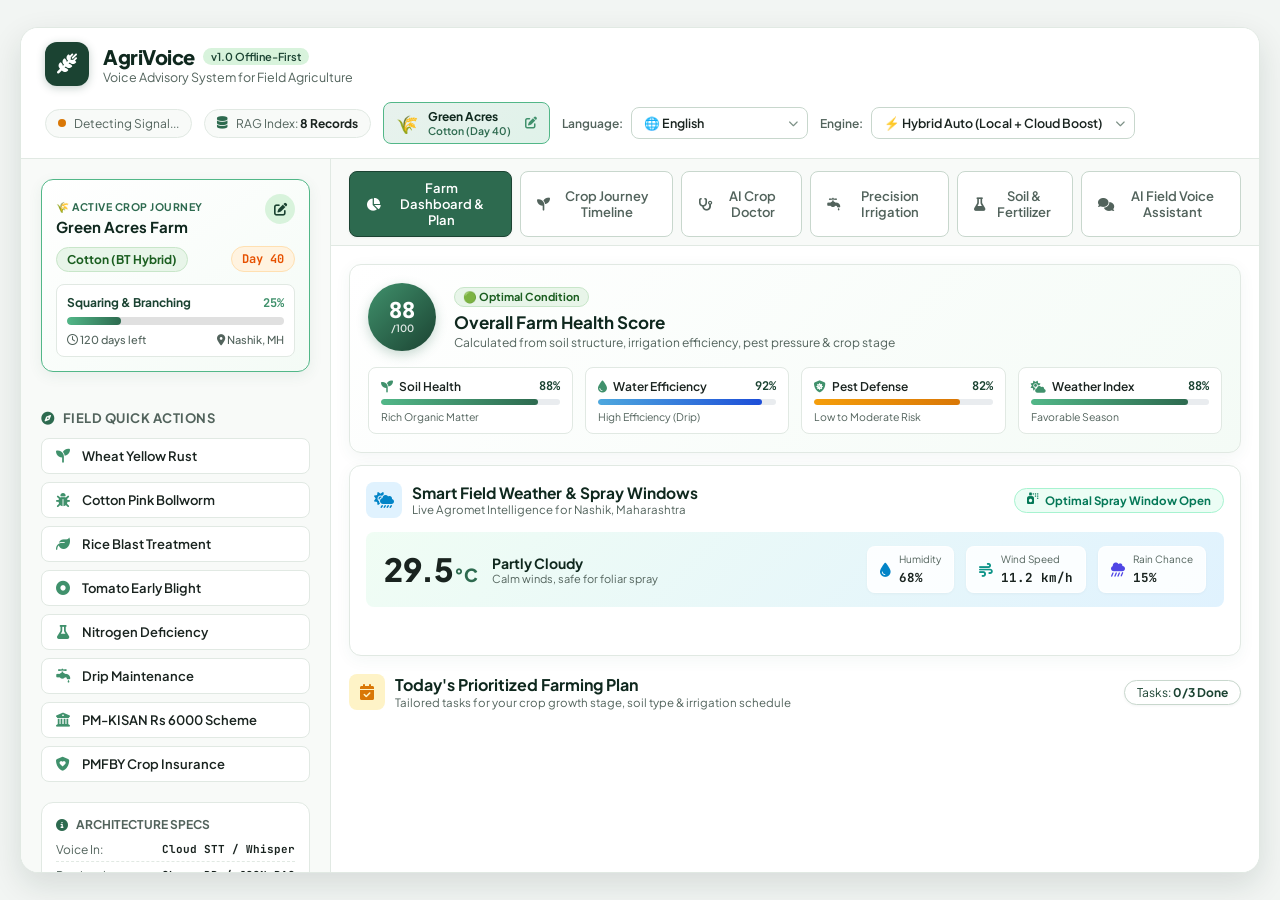
==== commit 0d3edf8c: "Phase 7: Soil Health Card Digitization, STCR Fertilizer Bag Engine & 3-Stage Split Scheduler" ====
--- a/frontend/index.html
+++ b/frontend/index.html
@@ -191,6 +191,9 @@
                     <button class="nav-tab-btn" id="tabIrrigationBtn" data-view="irrigationView">
                         <i class="fa-solid fa-faucet-drip"></i> <span data-i18n="tab_irrigation">Precision Irrigation</span>
                     </button>
+                    <button class="nav-tab-btn" id="tabSoilBtn" data-view="soilView">
+                        <i class="fa-solid fa-flask"></i> <span data-i18n="tab_soil">Soil & Fertilizer</span>
+                    </button>
                     <button class="nav-tab-btn" id="tabChatBtn" data-view="chatView">
                         <i class="fa-solid fa-comments"></i> <span data-i18n="tab_advisory">AI Field Voice Assistant</span>
                     </button>
@@ -647,8 +650,133 @@
                     </div>
                 </div>
 
-                <!-- 5. Main Conversation & Audio Interface (Tab 5) -->
+                <!-- 5. Soil Health Card & Fertilizer Calculator View (Tab 5) -->
+                <div class="view-panel hidden" id="soilView">
+                    <!-- Soil Input & Presets Console -->
+                    <div class="soil-console-card">
+                        <div class="soil-console-header">
+                            <div class="soil-console-title">
+                                <div class="soil-icon-bubble"><i class="fa-solid fa-flask-vial"></i></div>
+                                <div>
+                                    <h3 data-i18n="soil_title">Soil Health Card & Fertilizer Dosage Calculator</h3>
+                                    <p data-i18n="soil_sub">Scientific N-P-K & Micronutrient calibration based on laboratory Soil Test Crop Response (STCR)</p>
+                                </div>
+                            </div>
+                            <div class="soil-presets-wrap">
+                                <span class="preset-label" data-i18n="lbl_quick_presets">Quick Soil Presets:</span>
+                                <div class="preset-buttons">
+                                    <button type="button" class="btn-soil-preset active" data-preset="standard_black">Black Cotton Soil</button>
+                                    <button type="button" class="btn-soil-preset" data-preset="degraded_sandy">Degraded Sandy</button>
+                                    <button type="button" class="btn-soil-preset" data-preset="rich_alluvial">Rich Alluvial</button>
+                                    <button type="button" class="btn-soil-preset" data-preset="red_loamy">Red Loamy</button>
+                                </div>
+                            </div>
+                        </div>
+
+                        <!-- Soil Test Values Grid -->
+                        <div class="soil-test-grid">
+                            <div class="soil-input-item">
+                                <label>Soil pH (1:2.5)</label>
+                                <input type="number" step="0.1" id="inputSoilPh" class="form-input" value="7.8">
+                                <span class="soil-rating-tag" id="tagPhStatus">Alkaline</span>
+                            </div>
+                            <div class="soil-input-item">
+                                <label>Organic Carbon (%)</label>
+                                <input type="number" step="0.05" id="inputSoilOc" class="form-input" value="0.55">
+                                <span class="soil-rating-tag" id="tagOcStatus">Medium (0.55%)</span>
+                            </div>
+                            <div class="soil-input-item">
+                                <label>Available N (kg/ha)</label>
+                                <input type="number" id="inputSoilN" class="form-input" value="240">
+                                <span class="soil-rating-tag" id="tagNStatus">Medium (240)</span>
+                            </div>
+                            <div class="soil-input-item">
+                                <label>Available P (kg/ha)</label>
+                                <input type="number" id="inputSoilP" class="form-input" value="18">
+                                <span class="soil-rating-tag" id="tagPStatus">Medium (18)</span>
+                            </div>
+                            <div class="soil-input-item">
+                                <label>Available K (kg/ha)</label>
+                                <input type="number" id="inputSoilK" class="form-input" value="320">
+                                <span class="soil-rating-tag" id="tagKStatus">High (320)</span>
+                            </div>
+                            <div class="soil-input-item">
+                                <label>Zinc (Zn ppm)</label>
+                                <input type="number" step="0.05" id="inputSoilZn" class="form-input" value="0.55">
+                                <span class="soil-rating-tag rating-warn" id="tagZnStatus">Deficient (<0.6)</span>
+                            </div>
+                            <div class="soil-input-item">
+                                <label>Boron (B ppm)</label>
+                                <input type="number" step="0.05" id="inputSoilB" class="form-input" value="0.45">
+                                <span class="soil-rating-tag rating-warn" id="tagBStatus">Deficient (<0.5)</span>
+                            </div>
+                        </div>
+
+                        <button type="button" class="btn-calc-fertilizer" id="recalcFertilizerBtn">
+                            <i class="fa-solid fa-calculator"></i> <span data-i18n="btn_recalc_fertilizer">Recalculate Fertilizer Bag Requirements</span>
+                        </button>
+                    </div>
+
+                    <!-- Commercial Fertilizer Bags Prescription Output -->
+                    <div class="fertilizer-prescription-card" id="fertPrescriptionCard">
+                        <!-- Bags Summary Header -->
+                        <div class="fert-bags-summary">
+                            <h4 data-i18n="lbl_total_bags_needed">Total Commercial Bags for Your Farm:</h4>
+                            <div class="bags-grid">
+                                <div class="bag-card bag-urea">
+                                    <div class="bag-icon"><i class="fa-solid fa-box"></i></div>
+                                    <div class="bag-info">
+                                        <span class="bag-name">Neem Coated Urea (45kg)</span>
+                                        <strong class="bag-qty" id="resUreaBags">3.2 Bags</strong>
+                                        <small id="resUreaKg">144 kg total</small>
+                                    </div>
+                                </div>
+                                <div class="bag-card bag-dap">
+                                    <div class="bag-icon"><i class="fa-solid fa-box-open"></i></div>
+                                    <div class="bag-info">
+                                        <span class="bag-name">DAP 18:46:0 (50kg)</span>
+                                        <strong class="bag-qty" id="resDapBags">2.1 Bags</strong>
+                                        <small id="resDapKg">105 kg total</small>
+                                    </div>
+                                </div>
+                                <div class="bag-card bag-mop">
+                                    <div class="bag-icon"><i class="fa-solid fa-cubes-stacked"></i></div>
+                                    <div class="bag-info">
+                                        <span class="bag-name">MOP Potash (50kg)</span>
+                                        <strong class="bag-qty" id="resMopBags">1.6 Bags</strong>
+                                        <small id="resMopKg">80 kg total</small>
+                                    </div>
+                                </div>
+                                <div class="bag-card bag-micro">
+                                    <div class="bag-icon"><i class="fa-solid fa-seedling"></i></div>
+                                    <div class="bag-info">
+                                        <span class="bag-name">Micronutrients & FYM</span>
+                                        <strong class="bag-qty" id="resMicroBags">20 kg Zn + 4 kg B</strong>
+                                        <small id="resFymTonnes">3.0 Tonnes FYM</small>
+                                    </div>
+                                </div>
+                            </div>
+                        </div>
+
+                        <!-- 3-Stage Split Schedule Timeline -->
+                        <div class="fert-split-timeline" id="fertSplitTimeline">
+                            <!-- Dynamic split stages inserted here -->
+                        </div>
+
+                        <!-- Organic Carbon & Soil Health Restoration Advisory -->
+                        <div class="soil-restoration-box">
+                            <div class="restoration-icon"><i class="fa-solid fa-earth-americas"></i></div>
+                            <div>
+                                <strong data-i18n="lbl_soil_advisory_title">Soil Health Restoration Advisory:</strong>
+                                <p id="resSoilAdvisory">Soil pH is 7.8 (Alkaline). Organic carbon is 0.55% (Medium). Applying 3.0 tonnes of well-rotted FYM will enhance microbial activity and nutrient uptake efficiency by 25%.</p>
+                            </div>
+                        </div>
+                    </div>
+                </div>
+
+                <!-- 6. Main Conversation & Audio Interface (Tab 6) -->
                 <div class="view-panel hidden" id="chatView">
+
 
 
 
--- a/frontend/style.css
+++ b/frontend/style.css
@@ -2765,6 +2765,339 @@
 .soil-card.active .depletion-tag {
     background: #0284c7;
     color: #ffffff;
+}
+
+/* ==========================================================================
+   Phase 7: Soil Health Card & Fertilizer Calculator Styles
+   ========================================================================== */
+
+.soil-console-card {
+    background: #ffffff;
+    border: 1px solid var(--border-light);
+    border-radius: var(--radius-md);
+    margin: 18px 18px 14px 18px;
+    padding: 20px;
+    box-shadow: 0 4px 16px rgba(45, 106, 79, 0.05);
+    display: flex;
+    flex-direction: column;
+    gap: 16px;
+}
+
+.soil-console-header {
+    display: flex;
+    justify-content: space-between;
+    align-items: center;
+    flex-wrap: wrap;
+    gap: 12px;
+}
+
+.soil-console-title {
+    display: flex;
+    align-items: center;
+    gap: 12px;
+}
+
+.soil-icon-bubble {
+    width: 42px;
+    height: 42px;
+    background: #fef3c7;
+    color: #b45309;
+    border-radius: 50%;
+    display: flex;
+    align-items: center;
+    justify-content: center;
+    font-size: 18px;
+}
+
+.soil-console-title h3 {
+    font-size: 16.5px;
+    font-weight: 800;
+    color: var(--primary-950);
+}
+
+.soil-console-title p {
+    font-size: 12px;
+    color: var(--text-muted);
+}
+
+.soil-presets-wrap {
+    display: flex;
+    align-items: center;
+    gap: 10px;
+    flex-wrap: wrap;
+}
+
+.preset-label {
+    font-size: 11.5px;
+    font-weight: 700;
+    color: var(--text-muted);
+}
+
+.preset-buttons {
+    display: flex;
+    gap: 6px;
+    flex-wrap: wrap;
+}
+
+.btn-soil-preset {
+    background: var(--bg-surface-alt);
+    border: 1px solid var(--border-medium);
+    border-radius: 14px;
+    padding: 4px 12px;
+    font-size: 11.5px;
+    font-weight: 600;
+    color: var(--text-main);
+    cursor: pointer;
+    transition: all 0.2s ease;
+}
+
+.btn-soil-preset:hover {
+    border-color: var(--primary-600);
+    color: var(--primary-700);
+}
+
+.btn-soil-preset.active {
+    background: var(--primary-700);
+    border-color: var(--primary-800);
+    color: #ffffff;
+}
+
+.soil-test-grid {
+    display: grid;
+    grid-template-columns: repeat(7, 1fr);
+    gap: 10px;
+}
+
+.soil-input-item {
+    display: flex;
+    flex-direction: column;
+    gap: 4px;
+}
+
+.soil-input-item label {
+    font-size: 11px;
+    font-weight: 600;
+    color: var(--text-muted);
+    white-space: nowrap;
+}
+
+.soil-input-item .form-input {
+    padding: 6px 10px;
+    font-size: 13px;
+    font-weight: 700;
+    font-family: var(--font-mono);
+}
+
+.soil-rating-tag {
+    font-size: 10px;
+    font-weight: 700;
+    color: #16a34a;
+    background: #dcfce7;
+    padding: 2px 6px;
+    border-radius: 4px;
+    text-align: center;
+    white-space: nowrap;
+}
+
+.rating-warn {
+    color: #b45309;
+    background: #fef3c7;
+}
+
+.btn-calc-fertilizer {
+    background: linear-gradient(135deg, var(--primary-700), var(--primary-800));
+    color: #ffffff;
+    border: none;
+    border-radius: var(--radius-sm);
+    padding: 10px;
+    font-size: 13.5px;
+    font-weight: 700;
+    cursor: pointer;
+    display: flex;
+    align-items: center;
+    justify-content: center;
+    gap: 8px;
+    transition: all 0.2s ease;
+}
+
+.btn-calc-fertilizer:hover {
+    transform: translateY(-1px);
+    box-shadow: var(--shadow-md);
+}
+
+/* Fertilizer Prescription Card */
+.fertilizer-prescription-card {
+    background: #ffffff;
+    border: 1px solid var(--border-light);
+    border-radius: var(--radius-md);
+    margin: 0 18px 18px 18px;
+    padding: 20px;
+    box-shadow: 0 4px 16px rgba(45, 106, 79, 0.06);
+    display: flex;
+    flex-direction: column;
+    gap: 18px;
+}
+
+.fert-bags-summary h4 {
+    font-size: 14px;
+    font-weight: 800;
+    color: var(--primary-950);
+    margin-bottom: 10px;
+}
+
+.bags-grid {
+    display: grid;
+    grid-template-columns: repeat(4, 1fr);
+    gap: 12px;
+}
+
+.bag-card {
+    border-radius: var(--radius-sm);
+    padding: 12px 14px;
+    display: flex;
+    align-items: center;
+    gap: 12px;
+}
+
+.bag-urea { background: #eff6ff; border: 1px solid #bfdbfe; }
+.bag-dap { background: #fef3c7; border: 1px solid #fde68a; }
+.bag-mop { background: #fdf2f8; border: 1px solid #fbcfe8; }
+.bag-micro { background: #f0fdf4; border: 1px solid #bbf7d0; }
+
+.bag-icon {
+    font-size: 22px;
+}
+
+.bag-urea .bag-icon { color: #2563eb; }
+.bag-dap .bag-icon { color: #d97706; }
+.bag-mop .bag-icon { color: #db2777; }
+.bag-micro .bag-icon { color: #16a34a; }
+
+.bag-info {
+    display: flex;
+    flex-direction: column;
+}
+
+.bag-name {
+    font-size: 11px;
+    font-weight: 600;
+    color: var(--text-muted);
+}
+
+.bag-qty {
+    font-size: 16px;
+    font-weight: 800;
+    color: #0f172a;
+    font-family: var(--font-mono);
+}
+
+.bag-info small {
+    font-size: 10px;
+    color: var(--text-muted);
+}
+
+/* 3-Stage Split Schedule Timeline */
+.fert-split-timeline {
+    display: flex;
+    flex-direction: column;
+    gap: 12px;
+}
+
+.fert-split-card {
+    background: #fafbfc;
+    border: 1px solid var(--border-light);
+    border-radius: var(--radius-sm);
+    padding: 14px 16px;
+    display: flex;
+    flex-direction: column;
+    gap: 10px;
+}
+
+.fert-split-card:nth-child(1) { border-left: 4px solid #d97706; }
+.fert-split-card:nth-child(2) { border-left: 4px solid #2563eb; }
+.fert-split-card:nth-child(3) { border-left: 4px solid #db2777; }
+
+.split-header {
+    display: flex;
+    justify-content: space-between;
+    align-items: center;
+}
+
+.split-stage-name {
+    font-size: 13.5px;
+    font-weight: 800;
+    color: var(--primary-900);
+}
+
+.split-timing {
+    font-size: 11.5px;
+    color: var(--text-muted);
+}
+
+.split-grid {
+    display: grid;
+    grid-template-columns: repeat(4, 1fr);
+    gap: 10px;
+    background: #ffffff;
+    padding: 10px 12px;
+    border-radius: 6px;
+    border: 1px solid var(--border-light);
+}
+
+.split-bag-item {
+    display: flex;
+    flex-direction: column;
+    font-size: 11.5px;
+}
+
+.split-bag-item span {
+    color: var(--text-muted);
+    font-size: 10.5px;
+}
+
+.split-bag-item strong {
+    color: #0f172a;
+    font-family: var(--font-mono);
+}
+
+.split-app-method {
+    font-size: 11.5px;
+    color: #334155;
+    background: #f1f5f9;
+    padding: 4px 8px;
+    border-radius: 4px;
+    display: flex;
+    align-items: center;
+    gap: 6px;
+}
+
+/* Soil Restoration Box */
+.soil-restoration-box {
+    background: linear-gradient(135deg, #f0fdf4 0%, #dcfce7 100%);
+    border: 1px solid #86efac;
+    border-radius: var(--radius-sm);
+    padding: 14px 16px;
+    display: flex;
+    gap: 12px;
+    align-items: center;
+}
+
+.restoration-icon {
+    font-size: 24px;
+    color: #15803d;
+}
+
+.soil-restoration-box strong {
+    font-size: 13px;
+    color: #14532d;
+    display: block;
+    margin-bottom: 2px;
+}
+
+.soil-restoration-box p {
+    font-size: 12.5px;
+    color: #166534;
+    line-height: 1.35;
 }
 
 /* Responsive */
@@ -2818,10 +3151,20 @@
     .soil-feel-grid {
         grid-template-columns: 1fr 1fr;
     }
-}
-
-
-
-
-
-
+    .soil-test-grid {
+        grid-template-columns: repeat(2, 1fr);
+    }
+    .bags-grid {
+        grid-template-columns: 1fr 1fr;
+    }
+    .split-grid {
+        grid-template-columns: 1fr 1fr;
+    }
+}
+
+
+
+
+
+
+
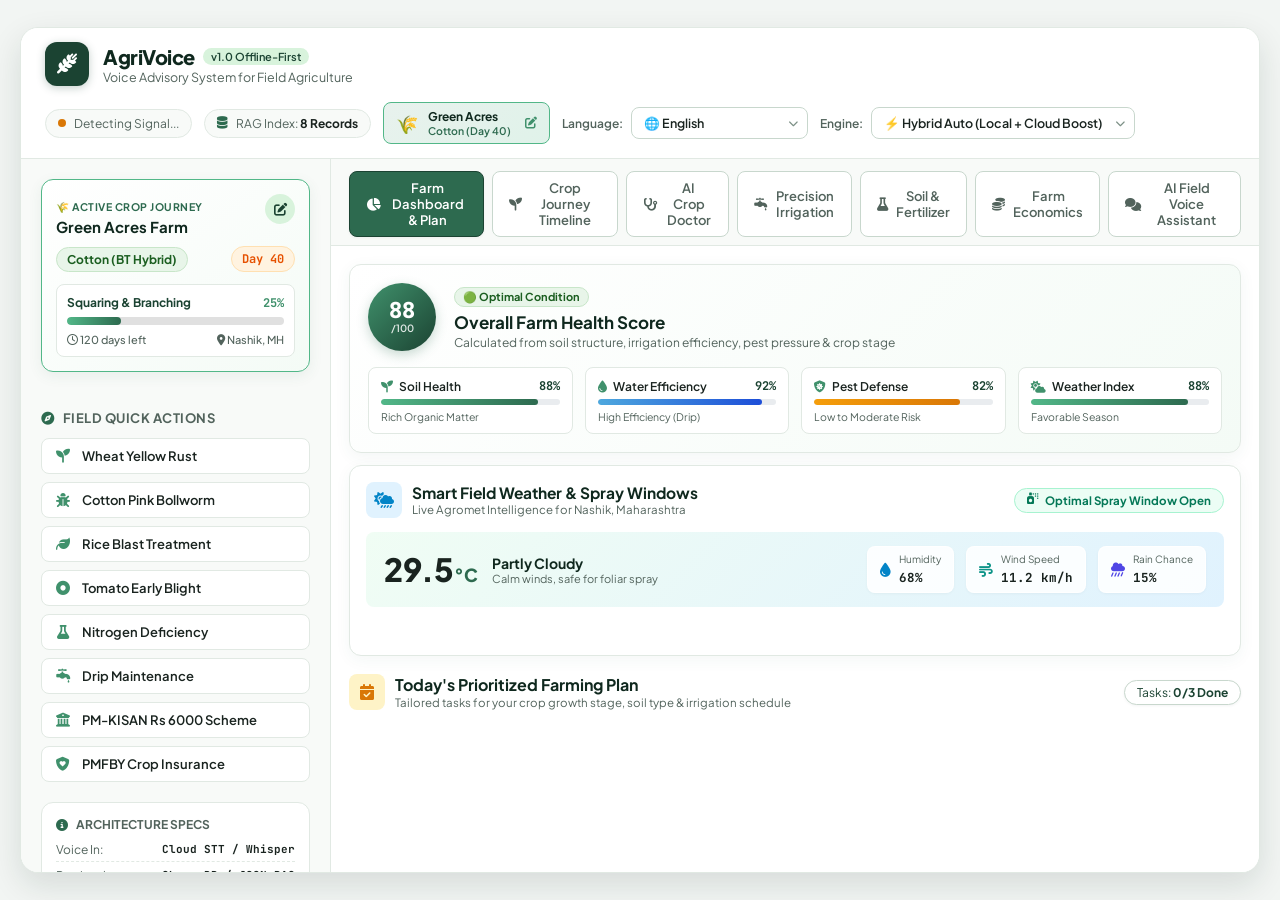
==== commit b9b56704: "Phase 8: Farm Economics, Mandi Live Market Pricing, Cost of Cultivation & ROI Profit Engine" ====
--- a/frontend/index.html
+++ b/frontend/index.html
@@ -194,6 +194,9 @@
                     <button class="nav-tab-btn" id="tabSoilBtn" data-view="soilView">
                         <i class="fa-solid fa-flask"></i> <span data-i18n="tab_soil">Soil & Fertilizer</span>
                     </button>
+                    <button class="nav-tab-btn" id="tabEconomicsBtn" data-view="economicsView">
+                        <i class="fa-solid fa-coins"></i> <span data-i18n="tab_economics">Farm Economics</span>
+                    </button>
                     <button class="nav-tab-btn" id="tabChatBtn" data-view="chatView">
                         <i class="fa-solid fa-comments"></i> <span data-i18n="tab_advisory">AI Field Voice Assistant</span>
                     </button>
@@ -774,8 +777,94 @@
                     </div>
                 </div>
 
-                <!-- 6. Main Conversation & Audio Interface (Tab 6) -->
+                <!-- 6. Farm Economics & Profit Calculator View (Tab 6) -->
+                <div class="view-panel hidden" id="economicsView">
+                    <!-- Profit Hero Card -->
+                    <div class="economics-hero-card">
+                        <div class="profit-hero-left">
+                            <span class="profit-badge" id="econRoiBadge">+118.4% ROI</span>
+                            <h2 class="profit-amount" id="econNetProfit">₹1,24,600</h2>
+                            <p class="profit-sub" data-i18n="lbl_projected_net_profit">Estimated Net Profit for Your Harvest</p>
+                        </div>
+                        <div class="profit-hero-right">
+                            <div class="hero-stat-pill">
+                                <span data-i18n="lbl_gross_revenue">Gross Revenue:</span>
+                                <strong id="econGrossRevenue">₹2,10,000</strong>
+                            </div>
+                            <div class="hero-stat-pill">
+                                <span data-i18n="lbl_total_input_cost">Total Cost of Cultivation:</span>
+                                <strong id="econTotalCost">₹85,400</strong>
+                            </div>
+                        </div>
+                    </div>
+
+                    <!-- Financial Key Metrics Strip -->
+                    <div class="econ-metrics-grid">
+                        <div class="econ-metric-box">
+                            <span class="econ-m-label" data-i18n="lbl_expected_yield">Expected Yield</span>
+                            <strong class="econ-m-val" id="econYieldVal">24.0 Qtl</strong>
+                            <small id="econYieldSub">12.0 Qtl / Acre</small>
+                        </div>
+                        <div class="econ-metric-box">
+                            <span class="econ-m-label" data-i18n="lbl_mandi_price">Mandi Live Price</span>
+                            <strong class="econ-m-val" id="econMandiPriceVal">₹7,350 / Q</strong>
+                            <small id="econPriceTrend" class="trend-tag">Rising 📈</small>
+                        </div>
+                        <div class="econ-metric-box">
+                            <span class="econ-m-label" data-i18n="lbl_msp_benchmark">Govt. MSP Benchmark</span>
+                            <strong class="econ-m-val" id="econMspVal">₹7,121 / Q</strong>
+                            <small>Guaranteed Base</small>
+                        </div>
+                        <div class="econ-metric-box">
+                            <span class="econ-m-label" data-i18n="lbl_breakeven_price">Break-Even Price</span>
+                            <strong class="econ-m-val" id="econBreakevenVal">₹3,558 / Q</strong>
+                            <small>Min Cost to Recover</small>
+                        </div>
+                    </div>
+
+                    <!-- Market Selling Advisory Box -->
+                    <div class="market-advisory-card">
+                        <div class="market-advisory-header">
+                            <div class="market-icon"><i class="fa-solid fa-bullhorn"></i></div>
+                            <div>
+                                <h4 data-i18n="lbl_market_strategy_title">Smart Mandi Selling Strategy</h4>
+                                <p id="econMarketAdvisory">Current Mandi price of ₹7,350/Q is above government MSP (₹7,121/Q). Price trend is Rising 📈. Recommendation: Strong local market demand. Stagger produce sales in 2 lots over the next 15-20 days.</p>
+                            </div>
+                        </div>
+                    </div>
+
+                    <!-- Interactive Cost Breakdown & Budget Editor -->
+                    <div class="cost-breakdown-card">
+                        <div class="cost-card-header">
+                            <div>
+                                <h4 data-i18n="lbl_cost_breakdown_title">Cost of Cultivation Breakdown</h4>
+                                <p data-i18n="lbl_cost_breakdown_sub">Benchmark estimates based on your crop and acreage (Edit numbers to customize your farm budget)</p>
+                            </div>
+                            <button type="button" class="btn-recalc-econ" id="recalcEconBtn">
+                                <i class="fa-solid fa-rotate"></i> <span data-i18n="btn_recalc_profit">Recalculate Profit</span>
+                            </button>
+                        </div>
+
+                        <div class="cost-table-wrap">
+                            <table class="cost-table">
+                                <thead>
+                                    <tr>
+                                        <th>Expense Category</th>
+                                        <th>Per Acre (₹)</th>
+                                        <th>Total Farm Cost (₹)</th>
+                                    </tr>
+                                </thead>
+                                <tbody id="costTableBody">
+                                    <!-- Dynamic cost rows populated here -->
+                                </tbody>
+                            </table>
+                        </div>
+                    </div>
+                </div>
+
+                <!-- 7. Main Conversation & Audio Interface (Tab 7) -->
                 <div class="view-panel hidden" id="chatView">
+
 
 
 
--- a/frontend/style.css
+++ b/frontend/style.css
@@ -3098,6 +3098,279 @@
     font-size: 12.5px;
     color: #166534;
     line-height: 1.35;
+}
+
+/* Responsive */
+@media (max-width: 900px) {
+    .app-layout {
+        height: auto;
+        min-height: 96vh;
+    }
+    .main-grid {
+        grid-template-columns: 1fr;
+    }
+    .sidebar {
+        border-right: none;
+        border-bottom: 1px solid var(--border-light);
+    }
+    .form-row {
+        grid-template-columns: 1fr;
+    }
+    .health-breakdown-grid {
+        grid-template-columns: 1fr 1fr;
+    }
+    .current-weather-grid {
+        flex-direction: column;
+        align-items: flex-start;
+    }
+    .forecast-strip {
+        grid-template-columns: repeat(7, 90px);
+    }
+    .journey-timeline-track {
+/* ==========================================================================
+   Phase 8: Farm Economics & Profit Calculator Styles
+   ========================================================================== */
+
+.economics-hero-card {
+    background: linear-gradient(135deg, #064e3b 0%, #047857 60%, #059669 100%);
+    border-radius: var(--radius-md);
+    margin: 18px 18px 14px 18px;
+    padding: 24px 28px;
+    color: #ffffff;
+    box-shadow: 0 6px 20px rgba(6, 78, 59, 0.2);
+    display: flex;
+    justify-content: space-between;
+    align-items: center;
+    flex-wrap: wrap;
+    gap: 20px;
+}
+
+.profit-hero-left {
+    display: flex;
+    flex-direction: column;
+    gap: 4px;
+}
+
+.profit-badge {
+    background: #34d399;
+    color: #064e3b;
+    font-size: 12px;
+    font-weight: 800;
+    padding: 4px 10px;
+    border-radius: 12px;
+    align-self: flex-start;
+    font-family: var(--font-mono);
+}
+
+.profit-amount {
+    font-size: 38px;
+    font-weight: 900;
+    letter-spacing: -0.5px;
+    color: #ffffff;
+    font-family: var(--font-mono);
+}
+
+.profit-sub {
+    font-size: 13px;
+    color: #a7f3d0;
+    font-weight: 500;
+}
+
+.profit-hero-right {
+    display: flex;
+    flex-direction: column;
+    gap: 10px;
+}
+
+.hero-stat-pill {
+    background: rgba(255, 255, 255, 0.15);
+    backdrop-filter: blur(8px);
+    border: 1px solid rgba(255, 255, 255, 0.25);
+    border-radius: 8px;
+    padding: 8px 16px;
+    display: flex;
+    justify-content: space-between;
+    align-items: center;
+    gap: 20px;
+    font-size: 12.5px;
+}
+
+.hero-stat-pill strong {
+    font-size: 14px;
+    font-family: var(--font-mono);
+    color: #ffffff;
+}
+
+/* Economics Metrics Grid */
+.econ-metrics-grid {
+    display: grid;
+    grid-template-columns: repeat(4, 1fr);
+    gap: 12px;
+    margin: 0 18px 14px 18px;
+}
+
+.econ-metric-box {
+    background: #ffffff;
+    border: 1px solid var(--border-light);
+    border-radius: var(--radius-sm);
+    padding: 14px 16px;
+    display: flex;
+    flex-direction: column;
+    gap: 4px;
+    box-shadow: 0 2px 8px rgba(0,0,0,0.03);
+}
+
+.econ-m-label {
+    font-size: 11.5px;
+    font-weight: 600;
+    color: var(--text-muted);
+}
+
+.econ-m-val {
+    font-size: 18px;
+    font-weight: 800;
+    color: var(--text-main);
+    font-family: var(--font-mono);
+}
+
+.econ-metric-box small {
+    font-size: 11px;
+    color: var(--text-muted);
+}
+
+.trend-tag {
+    color: #059669;
+    font-weight: 700;
+}
+
+/* Market Advisory Card */
+.market-advisory-card {
+    background: #fffbeb;
+    border: 1px solid #fde68a;
+    border-radius: var(--radius-md);
+    margin: 0 18px 14px 18px;
+    padding: 16px 20px;
+}
+
+.market-advisory-header {
+    display: flex;
+    gap: 14px;
+    align-items: center;
+}
+
+.market-icon {
+    width: 40px;
+    height: 40px;
+    background: #f59e0b;
+    color: #ffffff;
+    border-radius: 50%;
+    display: flex;
+    align-items: center;
+    justify-content: center;
+    font-size: 16px;
+    flex-shrink: 0;
+}
+
+.market-advisory-header h4 {
+    font-size: 13.5px;
+    font-weight: 800;
+    color: #92400e;
+    margin-bottom: 2px;
+}
+
+.market-advisory-header p {
+    font-size: 12.5px;
+    color: #78350f;
+    line-height: 1.35;
+}
+
+/* Cost Breakdown Card */
+.cost-breakdown-card {
+    background: #ffffff;
+    border: 1px solid var(--border-light);
+    border-radius: var(--radius-md);
+    margin: 0 18px 18px 18px;
+    padding: 20px;
+    box-shadow: 0 4px 16px rgba(45, 106, 79, 0.05);
+    display: flex;
+    flex-direction: column;
+    gap: 16px;
+}
+
+.cost-card-header {
+    display: flex;
+    justify-content: space-between;
+    align-items: center;
+    flex-wrap: wrap;
+    gap: 10px;
+}
+
+.cost-card-header h4 {
+    font-size: 15px;
+    font-weight: 800;
+    color: var(--primary-950);
+}
+
+.cost-card-header p {
+    font-size: 12px;
+    color: var(--text-muted);
+}
+
+.btn-recalc-econ {
+    background: var(--primary-700);
+    color: #ffffff;
+    border: none;
+    border-radius: var(--radius-sm);
+    padding: 6px 14px;
+    font-size: 12.5px;
+    font-weight: 700;
+    cursor: pointer;
+    display: flex;
+    align-items: center;
+    gap: 6px;
+    transition: all 0.2s ease;
+}
+
+.btn-recalc-econ:hover {
+    background: var(--primary-800);
+}
+
+.cost-table-wrap {
+    overflow-x: auto;
+}
+
+.cost-table {
+    width: 100%;
+    border-collapse: collapse;
+    font-size: 12.5px;
+}
+
+.cost-table th {
+    background: #f8fafc;
+    color: #475569;
+    font-weight: 700;
+    padding: 10px 14px;
+    text-align: left;
+    border-bottom: 1px solid var(--border-light);
+}
+
+.cost-table td {
+    padding: 10px 14px;
+    border-bottom: 1px solid #f1f5f9;
+    vertical-align: middle;
+}
+
+.cost-table tr:hover {
+    background: #f8fafc;
+}
+
+.cost-input-per-acre {
+    width: 110px;
+    padding: 4px 8px;
+    font-size: 13px;
+    font-family: var(--font-mono);
+    border: 1px solid var(--border-medium);
+    border-radius: 4px;
 }
 
 /* Responsive */
@@ -3160,11 +3433,22 @@
     .split-grid {
         grid-template-columns: 1fr 1fr;
     }
-}
-
-
-
-
-
-
-
+    .econ-metrics-grid {
+        grid-template-columns: 1fr 1fr;
+    }
+    .economics-hero-card {
+        flex-direction: column;
+        align-items: flex-start;
+    }
+    .profit-hero-right {
+        width: 100%;
+    }
+}
+
+
+
+
+
+
+
+
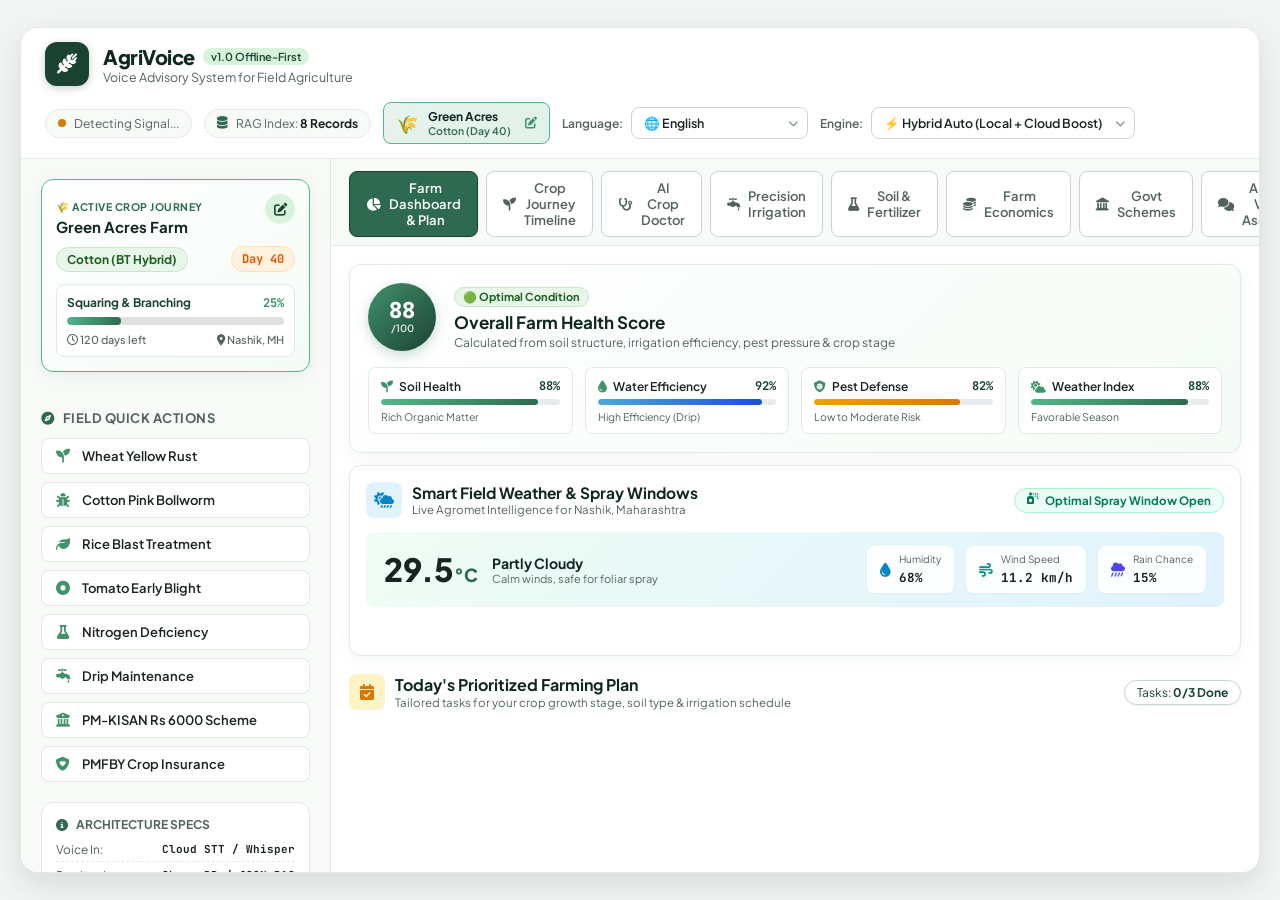
==== commit 9596d21d: "Phase 9: Government Scheme Matching & Application Assistant with Document Checklist & Portal Links" ====
--- a/frontend/index.html
+++ b/frontend/index.html
@@ -197,6 +197,9 @@
                     <button class="nav-tab-btn" id="tabEconomicsBtn" data-view="economicsView">
                         <i class="fa-solid fa-coins"></i> <span data-i18n="tab_economics">Farm Economics</span>
                     </button>
+                    <button class="nav-tab-btn" id="tabSchemesBtn" data-view="schemesView">
+                        <i class="fa-solid fa-landmark"></i> <span data-i18n="tab_schemes">Govt Schemes</span>
+                    </button>
                     <button class="nav-tab-btn" id="tabChatBtn" data-view="chatView">
                         <i class="fa-solid fa-comments"></i> <span data-i18n="tab_advisory">AI Field Voice Assistant</span>
                     </button>
@@ -862,8 +865,36 @@
                     </div>
                 </div>
 
-                <!-- 7. Main Conversation & Audio Interface (Tab 7) -->
+                <!-- 7. Government Schemes & Subsidy Assistant View (Tab 7) -->
+                <div class="view-panel hidden" id="schemesView">
+                    <!-- Schemes Hero Summary Card -->
+                    <div class="schemes-hero-card">
+                        <div class="schemes-hero-left">
+                            <span class="schemes-badge" id="schemesCategoryBadge">Small Farmer (1-2 Hectares)</span>
+                            <h2 class="schemes-amount" id="schemesTotalBenefit">₹2,72,500+</h2>
+                            <p class="schemes-sub" data-i18n="lbl_total_subsidy_potential">Total Potential Government Subsidies & Benefits</p>
+                        </div>
+                        <div class="schemes-hero-right">
+                            <div class="scheme-stat-pill">
+                                <span data-i18n="lbl_eligible_schemes_count">Eligible Schemes:</span>
+                                <strong id="schemesMatchedCount">6 Schemes Active</strong>
+                            </div>
+                            <div class="scheme-stat-pill">
+                                <span data-i18n="lbl_dbt_status">DBT Mode:</span>
+                                <strong>Direct Bank Transfer</strong>
+                            </div>
+                        </div>
+                    </div>
+
+                    <!-- Schemes Container Grid -->
+                    <div class="schemes-cards-container" id="schemesCardsContainer">
+                        <!-- Dynamic scheme cards injected here -->
+                    </div>
+                </div>
+
+                <!-- 8. Main Conversation & Audio Interface (Tab 8) -->
                 <div class="view-panel hidden" id="chatView">
+
 
 
 
--- a/frontend/style.css
+++ b/frontend/style.css
@@ -3427,6 +3427,261 @@
     .soil-test-grid {
         grid-template-columns: repeat(2, 1fr);
     }
+/* ==========================================================================
+   Phase 9: Government Scheme Matching Assistant Styles
+   ========================================================================== */
+
+.schemes-hero-card {
+    background: linear-gradient(135deg, #1e3a8a 0%, #1e40af 50%, #3b82f6 100%);
+    border-radius: var(--radius-md);
+    margin: 18px 18px 14px 18px;
+    padding: 24px 28px;
+    color: #ffffff;
+    box-shadow: 0 6px 20px rgba(30, 58, 138, 0.25);
+    display: flex;
+    justify-content: space-between;
+    align-items: center;
+    flex-wrap: wrap;
+    gap: 20px;
+}
+
+.schemes-hero-left {
+    display: flex;
+    flex-direction: column;
+    gap: 4px;
+}
+
+.schemes-badge {
+    background: #93c5fd;
+    color: #1e3a8a;
+    font-size: 12px;
+    font-weight: 800;
+    padding: 4px 12px;
+    border-radius: 12px;
+    align-self: flex-start;
+}
+
+.schemes-amount {
+    font-size: 38px;
+    font-weight: 900;
+    letter-spacing: -0.5px;
+    color: #ffffff;
+    font-family: var(--font-mono);
+}
+
+.schemes-sub {
+    font-size: 13px;
+    color: #bfdbfe;
+    font-weight: 500;
+}
+
+.schemes-hero-right {
+    display: flex;
+    flex-direction: column;
+    gap: 10px;
+}
+
+.scheme-stat-pill {
+    background: rgba(255, 255, 255, 0.18);
+    backdrop-filter: blur(8px);
+    border: 1px solid rgba(255, 255, 255, 0.28);
+    border-radius: 8px;
+    padding: 8px 16px;
+    display: flex;
+    justify-content: space-between;
+    align-items: center;
+    gap: 20px;
+    font-size: 12.5px;
+}
+
+.scheme-stat-pill strong {
+    font-size: 13.5px;
+    color: #ffffff;
+}
+
+/* Schemes Cards Container */
+.schemes-cards-container {
+    display: flex;
+    flex-direction: column;
+    gap: 16px;
+    margin: 0 18px 18px 18px;
+}
+
+.scheme-card-item {
+    background: #ffffff;
+    border: 1px solid var(--border-light);
+    border-radius: var(--radius-md);
+    padding: 20px;
+    box-shadow: 0 3px 12px rgba(0,0,0,0.04);
+    display: flex;
+    flex-direction: column;
+    gap: 14px;
+    transition: all 0.2s ease;
+}
+
+.scheme-card-item:hover {
+    border-color: #3b82f6;
+    box-shadow: 0 6px 18px rgba(59, 130, 246, 0.08);
+}
+
+.scheme-header {
+    display: flex;
+    justify-content: space-between;
+    align-items: flex-start;
+    flex-wrap: wrap;
+    gap: 12px;
+}
+
+.scheme-title-box h4 {
+    font-size: 16px;
+    font-weight: 800;
+    color: var(--primary-950);
+}
+
+.scheme-ministry {
+    font-size: 11.5px;
+    color: var(--text-muted);
+}
+
+.scheme-status-badge {
+    font-size: 11.5px;
+    font-weight: 700;
+    background: #dcfce7;
+    color: #166534;
+    padding: 4px 10px;
+    border-radius: 12px;
+}
+
+.scheme-benefit-box {
+    background: #eff6ff;
+    border-left: 4px solid #3b82f6;
+    padding: 10px 14px;
+    border-radius: 4px;
+    font-size: 13px;
+    color: #1e40af;
+    line-height: 1.4;
+}
+
+.scheme-content-grid {
+    display: grid;
+    grid-template-columns: 1fr 1fr;
+    gap: 16px;
+}
+
+.scheme-box-inner {
+    background: #f8fafc;
+    border: 1px solid #e2e8f0;
+    border-radius: var(--radius-sm);
+    padding: 12px 14px;
+}
+
+.scheme-box-inner h5 {
+    font-size: 12px;
+    font-weight: 800;
+    color: #334155;
+    margin-bottom: 8px;
+    display: flex;
+    align-items: center;
+    gap: 6px;
+}
+
+.scheme-box-inner ul, .scheme-box-inner ol {
+    margin: 0;
+    padding-left: 18px;
+    font-size: 12px;
+    color: #475569;
+    line-height: 1.5;
+}
+
+.scheme-card-footer {
+    display: flex;
+    justify-content: space-between;
+    align-items: center;
+    flex-wrap: wrap;
+    gap: 10px;
+    padding-top: 10px;
+    border-top: 1px solid #f1f5f9;
+}
+
+.scheme-est-val {
+    font-size: 13px;
+    color: #1e3a8a;
+    font-weight: 700;
+}
+
+.btn-apply-portal {
+    background: #2563eb;
+    color: #ffffff;
+    text-decoration: none;
+    font-size: 12.5px;
+    font-weight: 700;
+    padding: 8px 16px;
+    border-radius: var(--radius-sm);
+    display: inline-flex;
+    align-items: center;
+    gap: 6px;
+    transition: all 0.2s ease;
+}
+
+.btn-apply-portal:hover {
+    background: #1d4ed8;
+    transform: translateY(-1px);
+}
+
+/* Responsive */
+@media (max-width: 900px) {
+    .app-layout {
+        height: auto;
+        min-height: 96vh;
+    }
+    .main-grid {
+        grid-template-columns: 1fr;
+    }
+    .sidebar {
+        border-right: none;
+        border-bottom: 1px solid var(--border-light);
+    }
+    .form-row {
+        grid-template-columns: 1fr;
+    }
+    .health-breakdown-grid {
+        grid-template-columns: 1fr 1fr;
+    }
+    .current-weather-grid {
+        flex-direction: column;
+        align-items: flex-start;
+    }
+    .forecast-strip {
+        grid-template-columns: repeat(7, 90px);
+    }
+    .journey-timeline-track {
+        justify-content: flex-start;
+    }
+    .dossier-grid {
+        grid-template-columns: 1fr;
+    }
+    .dossier-footer-grid {
+        grid-template-columns: 1fr;
+    }
+    .doctor-input-grid {
+        grid-template-columns: 1fr;
+    }
+    .treatment-grid {
+        grid-template-columns: 1fr;
+    }
+    .irrigation-hero-top {
+        flex-direction: column;
+        align-items: flex-start;
+    }
+    .irrigation-metrics-grid {
+        grid-template-columns: 1fr 1fr;
+    }
+    .soil-feel-grid {
+        grid-template-columns: 1fr 1fr;
+    }
+    .soil-test-grid {
+        grid-template-columns: repeat(2, 1fr);
+    }
     .bags-grid {
         grid-template-columns: 1fr 1fr;
     }
@@ -3443,12 +3698,23 @@
     .profit-hero-right {
         width: 100%;
     }
-}
-
-
-
-
-
-
-
-
+    .scheme-content-grid {
+        grid-template-columns: 1fr;
+    }
+    .schemes-hero-card {
+        flex-direction: column;
+        align-items: flex-start;
+    }
+    .schemes-hero-right {
+        width: 100%;
+    }
+}
+
+
+
+
+
+
+
+
+
